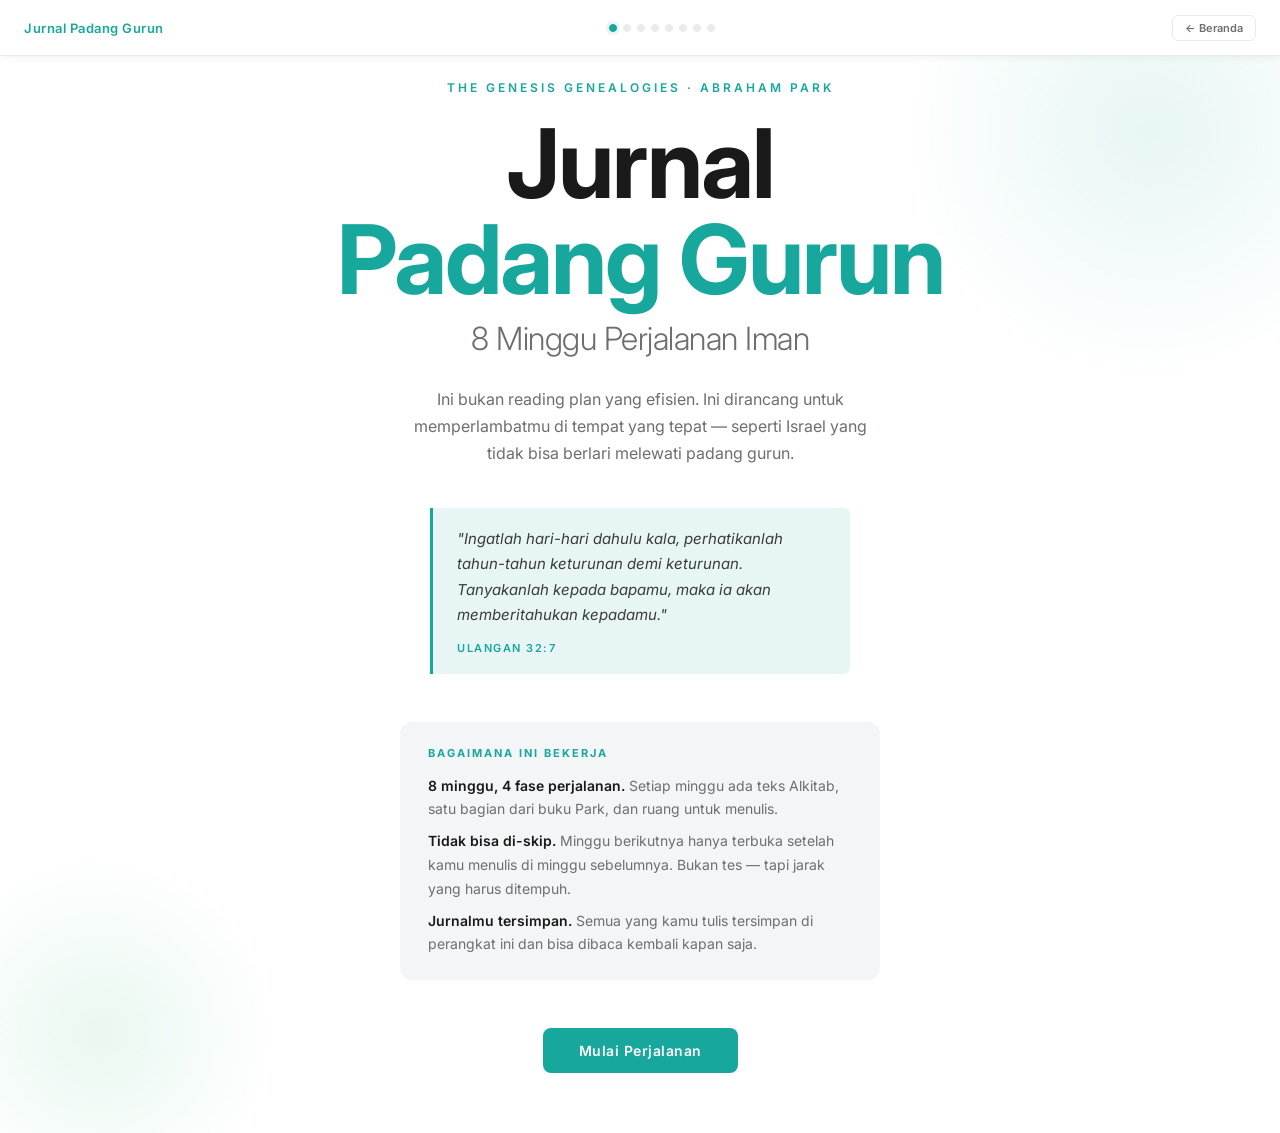
==== jurnal-padang-gurun.html @ f0c483f3 "Add files via upload" ====
<!DOCTYPE html>
<html lang="id">
<head>
<meta charset="UTF-8">
<meta name="viewport" content="width=device-width, initial-scale=1.0, maximum-scale=1.0">
<title>Jurnal Padang Gurun — The Genesis Genealogies</title>
<style>
@import url('https://fonts.googleapis.com/css2?family=Inter:wght@300;400;500;600;700&display=swap');

:root {
  --teal: #17a79d;
  --teal-dark: #0f8078;
  --teal-dim: rgba(23,167,157,0.1);
  --teal-b: rgba(23,167,157,0.25);
  --green: #2bb673;
  --green-dark: #1f9058;
  --green-dim: rgba(43,182,115,0.1);
  --grey: #6d6e70;
  --grey-light: #a0a1a3;
  --grey-dim: rgba(109,110,112,0.1);
  --white: #ffffff;
  --bg: #f4f5f6;
  --bg2: #eaebec;
  --ink: #1a1a1b;
  --ink2: #3a3b3c;
}

* { margin:0; padding:0; box-sizing:border-box; -webkit-tap-highlight-color:transparent; }
html { scroll-behavior: smooth; }

body {
  font-family: 'Inter', sans-serif;
  font-size: 16px;
  background: var(--bg);
  color: var(--ink);
  min-height: 100vh;
  -webkit-font-smoothing: antialiased;
}

/* ─── NAV ─── */
.nav {
  position: fixed;
  top: 0; left: 0; right: 0;
  z-index: 100;
  height: 56px;
  background: var(--white);
  border-bottom: 1px solid var(--bg2);
  display: flex;
  align-items: center;
  justify-content: space-between;
  padding: 0 24px;
  box-shadow: 0 1px 8px rgba(0,0,0,0.06);
}

.nav-brand {
  font-size: 13px;
  font-weight: 600;
  letter-spacing: 0.5px;
  color: var(--teal);
}

.nav-weeks {
  display: flex;
  align-items: center;
  gap: 6px;
}

.nav-dot {
  width: 8px; height: 8px;
  border-radius: 50%;
  background: var(--bg2);
  border: 1.5px solid transparent;
  transition: all 0.3s;
  cursor: pointer;
}

.nav-dot.done { background: var(--green); border-color: var(--green); }
.nav-dot.active { background: var(--teal); border-color: var(--teal); box-shadow: 0 0 0 3px var(--teal-dim); }
.nav-dot.locked { background: var(--bg2); border-color: var(--bg2); cursor: default; }

/* ─── VIEWS ─── */
.view { display: none; }
.view.on { display: block; }

/* ─── HERO ─── */
.hero {
  min-height: 100vh;
  display: flex;
  flex-direction: column;
  align-items: center;
  justify-content: center;
  padding: 80px 24px 60px;
  text-align: center;
  background: var(--white);
  position: relative;
  overflow: hidden;
}

.hero::before {
  content: '';
  position: absolute;
  top: -120px; right: -120px;
  width: 500px; height: 500px;
  border-radius: 50%;
  background: radial-gradient(circle, var(--teal-dim) 0%, transparent 70%);
  pointer-events: none;
}

.hero::after {
  content: '';
  position: absolute;
  bottom: -80px; left: -80px;
  width: 360px; height: 360px;
  border-radius: 50%;
  background: radial-gradient(circle, var(--green-dim) 0%, transparent 70%);
  pointer-events: none;
}

.hero-tag {
  font-size: 12px;
  font-weight: 600;
  letter-spacing: 3px;
  text-transform: uppercase;
  color: var(--teal);
  margin-bottom: 20px;
}

.hero-title {
  font-size: clamp(42px, 8vw, 96px);
  font-weight: 700;
  line-height: 1.0;
  color: var(--ink);
  margin-bottom: 12px;
  letter-spacing: -2px;
}

.hero-title span { color: var(--teal); }

.hero-sub-title {
  font-size: clamp(20px, 4vw, 32px);
  font-weight: 300;
  color: var(--grey);
  margin-bottom: 28px;
  letter-spacing: -0.5px;
}

.hero-desc {
  font-size: 16px;
  line-height: 1.7;
  color: var(--grey);
  max-width: 480px;
  margin: 0 auto 40px;
}

.hero-verse {
  max-width: 420px;
  margin: 0 auto 48px;
  padding: 18px 24px;
  border-left: 3px solid var(--teal);
  background: var(--teal-dim);
  border-radius: 0 6px 6px 0;
  text-align: left;
}

.hero-verse p {
  font-size: 15px;
  font-style: italic;
  line-height: 1.7;
  color: var(--ink2);
  margin-bottom: 8px;
}

.hero-verse cite {
  font-size: 11px;
  font-weight: 600;
  letter-spacing: 1.5px;
  text-transform: uppercase;
  color: var(--teal);
  font-style: normal;
}

/* HOW CARD */
.how-card {
  max-width: 480px;
  margin: 0 auto 48px;
  background: var(--bg);
  border-radius: 12px;
  padding: 24px 28px;
  text-align: left;
}

.how-card h3 {
  font-size: 11px;
  font-weight: 700;
  letter-spacing: 2px;
  text-transform: uppercase;
  color: var(--teal);
  margin-bottom: 14px;
}

.how-card p {
  font-size: 14px;
  line-height: 1.7;
  color: var(--grey);
  margin-bottom: 8px;
}

.how-card p:last-child { margin-bottom: 0; }
.how-card strong { color: var(--ink); font-weight: 600; }

.btn-primary {
  display: inline-block;
  font-family: 'Inter', sans-serif;
  font-size: 14px;
  font-weight: 600;
  letter-spacing: 0.5px;
  color: var(--white);
  background: var(--teal);
  border: none;
  padding: 14px 36px;
  border-radius: 8px;
  cursor: pointer;
  transition: all 0.2s;
  text-decoration: none;
}

.btn-primary:hover { background: var(--teal-dark); transform: translateY(-1px); box-shadow: 0 6px 20px rgba(23,167,157,0.3); }

/* ─── JOURNEY VIEW ─── */
.journey-view {
  padding-top: 56px;
  min-height: 100vh;
}

/* PHASE BANNER */
.phase-banner {
  background: var(--white);
  border-bottom: 1px solid var(--bg2);
  padding: 32px 24px 28px;
  position: relative;
  overflow: hidden;
}

.phase-banner::after {
  content: '';
  position: absolute;
  right: -40px; top: -40px;
  width: 200px; height: 200px;
  border-radius: 50%;
  opacity: 0.06;
  pointer-events: none;
}

.phase-banner.phase-1::after { background: var(--teal); }
.phase-banner.phase-2::after { background: var(--teal); }
.phase-banner.phase-3::after { background: var(--green); }
.phase-banner.phase-4::after { background: var(--green); }

.phase-inner {
  max-width: 680px;
  margin: 0 auto;
}

.phase-eyebrow {
  font-size: 11px;
  font-weight: 700;
  letter-spacing: 2.5px;
  text-transform: uppercase;
  color: var(--teal);
  margin-bottom: 8px;
}

.phase-title {
  font-size: clamp(28px, 5vw, 48px);
  font-weight: 700;
  letter-spacing: -1px;
  color: var(--ink);
  margin-bottom: 6px;
  line-height: 1.1;
}

.phase-ref {
  font-size: 14px;
  color: var(--grey);
  margin-bottom: 16px;
}

.phase-desc {
  font-size: 15px;
  line-height: 1.7;
  color: var(--grey);
  max-width: 520px;
}

/* WEEK TABS */
.week-tabs {
  background: var(--white);
  border-bottom: 1px solid var(--bg2);
  display: flex;
  padding: 0 24px;
  gap: 0;
  overflow-x: auto;
  -webkit-overflow-scrolling: touch;
  max-width: 100%;
}

.week-tab {
  font-size: 13px;
  font-weight: 500;
  color: var(--grey);
  padding: 14px 20px;
  border-bottom: 2px solid transparent;
  cursor: pointer;
  white-space: nowrap;
  transition: all 0.2s;
  background: none;
  border-top: none;
  border-left: none;
  border-right: none;
  font-family: 'Inter', sans-serif;
  display: flex;
  align-items: center;
  gap: 8px;
}

.week-tab:hover { color: var(--teal); }
.week-tab.active { color: var(--teal); border-bottom-color: var(--teal); }
.week-tab.done { color: var(--green); }
.week-tab.done.active { border-bottom-color: var(--green); }
.week-tab.locked { color: var(--bg2); cursor: default; }
.week-tab.locked:hover { color: var(--bg2); }

.tab-check {
  width: 16px; height: 16px;
  border-radius: 50%;
  background: var(--green);
  color: white;
  font-size: 9px;
  display: flex;
  align-items: center;
  justify-content: center;
  flex-shrink: 0;
}

.tab-lock {
  font-size: 11px;
  color: var(--grey-light);
}

/* ─── WEEK CONTENT ─── */
.week-content {
  max-width: 680px;
  margin: 0 auto;
  padding: 32px 24px 80px;
}

/* WEEK HEADER */
.week-header {
  margin-bottom: 32px;
}

.week-number {
  font-size: 12px;
  font-weight: 700;
  letter-spacing: 2px;
  text-transform: uppercase;
  color: var(--teal);
  margin-bottom: 6px;
}

.week-title {
  font-size: clamp(26px, 5vw, 48px);
  font-weight: 700;
  letter-spacing: -1px;
  color: var(--ink);
  margin-bottom: 6px;
  line-height: 1.1;
}

.week-subtitle {
  font-size: 15px;
  color: var(--grey);
  margin-bottom: 20px;
}

/* SECTION CARD */
.section-card {
  background: var(--white);
  border-radius: 12px;
  padding: 24px;
  margin-bottom: 16px;
  border: 1px solid var(--bg2);
}

.section-label {
  font-size: 11px;
  font-weight: 700;
  letter-spacing: 2px;
  text-transform: uppercase;
  color: var(--grey);
  margin-bottom: 12px;
}

.section-label.teal { color: var(--teal); }
.section-label.green { color: var(--green); }

.section-text {
  font-size: 15px;
  line-height: 1.75;
  color: var(--ink2);
}

.section-text p { margin-bottom: 12px; }
.section-text p:last-child { margin-bottom: 0; }

/* SCRIPTURE BLOCK */
.scripture {
  background: var(--teal-dim);
  border-left: 3px solid var(--teal);
  border-radius: 0 8px 8px 0;
  padding: 16px 20px;
  margin: 16px 0;
}

.scripture p {
  font-size: 15px;
  font-style: italic;
  line-height: 1.7;
  color: var(--ink2);
  margin-bottom: 6px;
}

.scripture cite {
  font-size: 11px;
  font-weight: 700;
  letter-spacing: 1.5px;
  text-transform: uppercase;
  color: var(--teal);
  font-style: normal;
}

/* QUESTION CARD */
.question-card {
  background: var(--white);
  border-radius: 12px;
  border: 2px solid var(--teal-b);
  padding: 24px;
  margin-bottom: 16px;
}

.question-label {
  font-size: 11px;
  font-weight: 700;
  letter-spacing: 2px;
  text-transform: uppercase;
  color: var(--teal);
  margin-bottom: 10px;
}

.question-text {
  font-size: 17px;
  font-weight: 500;
  line-height: 1.6;
  color: var(--ink);
  margin-bottom: 0;
}

/* JOURNAL AREA */
.journal-card {
  background: var(--white);
  border-radius: 12px;
  border: 1px solid var(--bg2);
  overflow: hidden;
  margin-bottom: 16px;
}

.journal-header {
  padding: 16px 20px 12px;
  border-bottom: 1px solid var(--bg2);
  display: flex;
  align-items: center;
  justify-content: space-between;
}

.journal-label {
  font-size: 11px;
  font-weight: 700;
  letter-spacing: 2px;
  text-transform: uppercase;
  color: var(--grey);
}

.journal-count {
  font-size: 12px;
  color: var(--grey-light);
}

.journal-count.ok { color: var(--green); font-weight: 600; }

.journal-textarea {
  width: 100%;
  min-height: 160px;
  padding: 16px 20px;
  font-family: 'Inter', sans-serif;
  font-size: 15px;
  line-height: 1.7;
  color: var(--ink);
  border: none;
  outline: none;
  resize: none;
  background: transparent;
}

.journal-textarea::placeholder { color: var(--grey-light); }

.journal-footer {
  padding: 10px 20px;
  border-top: 1px solid var(--bg2);
  background: var(--bg);
}

.journal-save-msg {
  font-size: 12px;
  color: var(--green);
  display: none;
}

.journal-save-msg.show { display: block; }

/* SLOW GATE */
.slow-gate {
  background: var(--bg);
  border: 2px dashed var(--bg2);
  border-radius: 12px;
  padding: 28px 24px;
  text-align: center;
  margin-bottom: 16px;
}

.slow-gate-icon { font-size: 28px; margin-bottom: 12px; }

.slow-gate-title {
  font-size: 16px;
  font-weight: 600;
  color: var(--grey);
  margin-bottom: 8px;
}

.slow-gate-text {
  font-size: 14px;
  color: var(--grey-light);
  line-height: 1.6;
}

/* WEEK COMPLETE */
.week-complete {
  background: linear-gradient(135deg, var(--green-dim), var(--teal-dim));
  border: 1px solid var(--teal-b);
  border-radius: 12px;
  padding: 28px 24px;
  text-align: center;
  margin-bottom: 16px;
}

.complete-icon { font-size: 32px; margin-bottom: 12px; }

.complete-title {
  font-size: 18px;
  font-weight: 700;
  color: var(--ink);
  margin-bottom: 8px;
}

.complete-text {
  font-size: 14px;
  color: var(--grey);
  line-height: 1.65;
  margin-bottom: 20px;
}

.btn-next {
  display: inline-block;
  font-family: 'Inter', sans-serif;
  font-size: 14px;
  font-weight: 600;
  color: var(--white);
  background: var(--green);
  border: none;
  padding: 12px 28px;
  border-radius: 8px;
  cursor: pointer;
  transition: all 0.2s;
}

.btn-next:hover { background: var(--green-dark); transform: translateY(-1px); }

/* LOCKED WEEK */
.locked-week {
  text-align: center;
  padding: 60px 24px;
}

.locked-icon { font-size: 40px; margin-bottom: 16px; }
.locked-title { font-size: 20px; font-weight: 700; color: var(--grey); margin-bottom: 10px; }
.locked-text { font-size: 15px; color: var(--grey-light); line-height: 1.65; max-width: 380px; margin: 0 auto; }

/* PROGRESS BAR */
.progress-bar-wrap {
  background: var(--bg2);
  height: 3px;
  border-radius: 2px;
  margin-bottom: 32px;
  overflow: hidden;
}

.progress-bar-fill {
  height: 100%;
  background: linear-gradient(to right, var(--teal), var(--green));
  border-radius: 2px;
  transition: width 0.5s ease;
}

/* CLOSING */
.closing-view {
  padding-top: 56px;
  min-height: 100vh;
  display: flex;
  align-items: center;
  justify-content: center;
  padding-left: 24px;
  padding-right: 24px;
}

.closing-card {
  max-width: 560px;
  width: 100%;
  background: var(--white);
  border-radius: 16px;
  padding: 48px 40px;
  text-align: center;
  box-shadow: 0 8px 40px rgba(0,0,0,0.08);
}

.closing-icon { font-size: 48px; margin-bottom: 20px; }

.closing-title {
  font-size: clamp(28px, 5vw, 48px);
  font-weight: 700;
  letter-spacing: -1px;
  color: var(--ink);
  margin-bottom: 8px;
  line-height: 1.1;
}

.closing-sub {
  font-size: 18px;
  font-weight: 300;
  color: var(--teal);
  margin-bottom: 20px;
}

.closing-text {
  font-size: 15px;
  line-height: 1.75;
  color: var(--grey);
  margin-bottom: 32px;
}

.closing-verse {
  background: var(--teal-dim);
  border-left: 3px solid var(--teal);
  border-radius: 0 8px 8px 0;
  padding: 16px 20px;
  text-align: left;
  margin-bottom: 32px;
}

.closing-verse p {
  font-size: 14px;
  font-style: italic;
  color: var(--ink2);
  line-height: 1.7;
  margin-bottom: 6px;
}

.closing-verse cite {
  font-size: 11px;
  font-weight: 700;
  letter-spacing: 1.5px;
  text-transform: uppercase;
  color: var(--teal);
  font-style: normal;
}

.community-block {
  margin: 8px 0 28px;
  background: linear-gradient(135deg, #fdf8f2 0%, #fdf4ec 100%);
  border: 1px solid #e8ddd0;
  border-radius: 14px;
  padding: 28px 24px 24px;
  text-align: center;
}
.community-icon {
  font-size: 28px;
  margin-bottom: 12px;
}
.community-label {
  font-size: 15px;
  font-weight: 700;
  color: var(--ink);
  margin-bottom: 10px;
  line-height: 1.4;
}
.community-desc {
  font-size: 13px;
  color: var(--grey);
  line-height: 1.7;
  margin-bottom: 20px;
}
.community-btn {
  display: inline-block;
  font-family: 'Inter', sans-serif;
  font-size: 13px;
  font-weight: 700;
  color: #ffffff;
  background: #c97d3a;
  border: none;
  padding: 12px 24px;
  border-radius: 9px;
  cursor: pointer;
  text-decoration: none;
  transition: background 0.2s, transform 0.15s;
  letter-spacing: 0.01em;
}
.community-btn:hover {
  background: #b06a2b;
  transform: translateY(-1px);
}

.closing-links {
  display: flex;
  gap: 10px;
  justify-content: center;
  flex-wrap: wrap;
}

.btn-outline {
  font-family: 'Inter', sans-serif;
  font-size: 13px;
  font-weight: 600;
  color: var(--teal);
  background: transparent;
  border: 2px solid var(--teal-b);
  padding: 10px 20px;
  border-radius: 8px;
  cursor: pointer;
  transition: all 0.2s;
}

.btn-outline:hover { background: var(--teal-dim); border-color: var(--teal); }

/* MOBILE */
@media(max-width:580px) {
  .closing-card { padding: 32px 24px; }
  .week-content { padding: 24px 16px 80px; }
  .phase-banner { padding: 24px 16px 20px; }
  .week-tabs { padding: 0 12px; }
  .week-tab { padding: 12px 14px; font-size: 12px; }
}
</style>
</head>
<body>

<!-- NAV -->
<nav class="nav">
  <div class="nav-brand">Jurnal Padang Gurun</div>
  <div class="nav-weeks" id="navDots"></div>
  <button onclick="window.location.href='index.html'" style="font-family:Inter,sans-serif;font-size:11px;font-weight:600;color:var(--grey);background:transparent;border:1px solid var(--bg2);padding:5px 12px;border-radius:6px;cursor:pointer;margin-left:12px">← Beranda</button>
</nav>

<!-- ══════ HERO VIEW ══════ -->
<div class="view on" id="view-hero">
  <section class="hero">
    <div class="hero-tag">The Genesis Genealogies · Abraham Park</div>
    <h1 class="hero-title">Jurnal<br><span>Padang Gurun</span></h1>
    <p class="hero-sub-title">8 Minggu Perjalanan Iman</p>
    <p class="hero-desc">Ini bukan reading plan yang efisien. Ini dirancang untuk memperlambatmu di tempat yang tepat — seperti Israel yang tidak bisa berlari melewati padang gurun.</p>

    <div class="hero-verse">
      <p>"Ingatlah hari-hari dahulu kala, perhatikanlah tahun-tahun keturunan demi keturunan. Tanyakanlah kepada bapamu, maka ia akan memberitahukan kepadamu."</p>
      <cite>Ulangan 32:7</cite>
    </div>

    <div class="how-card">
      <h3>Bagaimana ini bekerja</h3>
      <p><strong>8 minggu, 4 fase perjalanan.</strong> Setiap minggu ada teks Alkitab, satu bagian dari buku Park, dan ruang untuk menulis.</p>
      <p><strong>Tidak bisa di-skip.</strong> Minggu berikutnya hanya terbuka setelah kamu menulis di minggu sebelumnya. Bukan tes — tapi jarak yang harus ditempuh.</p>
      <p><strong>Jurnalmu tersimpan.</strong> Semua yang kamu tulis tersimpan di perangkat ini dan bisa dibaca kembali kapan saja.</p>
    </div>

    <button class="btn-primary" onclick="startJourney()">Mulai Perjalanan</button>
  </section>
</div>

<!-- ══════ JOURNEY VIEW ══════ -->
<div class="view" id="view-journey">

  <!-- PHASE BANNER -->
  <div class="phase-banner" id="phaseBanner">
    <div class="phase-inner">
      <div class="phase-eyebrow" id="phaseEyebrow"></div>
      <h2 class="phase-title" id="phaseTitle"></h2>
      <p class="phase-ref" id="phaseRef"></p>
      <p class="phase-desc" id="phaseDesc"></p>
    </div>
  </div>

  <!-- WEEK TABS -->
  <div class="week-tabs" id="weekTabs"></div>

  <!-- PROGRESS BAR -->
  <div style="max-width:680px;margin:20px auto 0;padding:0 24px">
    <div class="progress-bar-wrap">
      <div class="progress-bar-fill" id="progressFill" style="width:0%"></div>
    </div>
  </div>

  <!-- WEEK CONTENT -->
  <div class="week-content" id="weekContent"></div>

</div>

<!-- ══════ CLOSING VIEW ══════ -->
<div class="view" id="view-closing">
  <div class="closing-view">
    <div class="closing-card">
      <div class="closing-icon">🏔️</div>
      <h2 class="closing-title">Kamu sudah sampai</h2>
      <p class="closing-sub">Di depan Kanaan</p>
      <p class="closing-text">Delapan minggu. Bukan karena kamu berhasil menjawab semua pertanyaan — tapi karena kamu tidak berhenti berjalan. Seperti Eber yang menyeberangi sungai ketika semua orang membangun menara. Seperti Abraham yang terus melangkah tanpa tahu di mana ia akan berhenti.</p>
      <div class="closing-verse">
        <p>"Dan dari situlah, setelah bapanya mati, Allah menyuruh dia pindah ke negeri ini, yang kamu diami sekarang."</p>
        <cite>Kisah Para Rasul 7:4</cite>
      </div>
      <p class="closing-text" style="margin-bottom:24px">Terah mati di Haran. Abraham melanjutkan. Kamu sudah memilih untuk tidak mati di Haran.</p>

      <div class="community-block">
        <div class="community-icon">🕯️</div>
        <p class="community-label">Delapan minggu. Kamu tidak seharusnya berjalan sendiri.</p>
        <p class="community-desc">Abraham tidak berjalan sendiri — ia membawa Lot, Sara, dan segala yang dimilikinya. Perjalanan ini dirancang untuk ditempuh bersama. Jika ada sesuatu dari 8 minggu ini yang perlu didengar oleh seseorang yang mengerti — temukan komunitasmu di sini.</p>
        <a href="https://sejarahpenebusan.com/komunitas" target="_blank" class="community-btn">Saya mau berjalan bersama →</a>
      </div>

      <div class="closing-links">
        <button class="btn-outline" onclick="reviewJournal()">Baca Ulang Jurnalmu</button>
        <button class="btn-outline" onclick="openLink('two-rivers-timeline.html')">Two Rivers Timeline</button>
        <button class="btn-outline" onclick="openLink('self-assessment.html')">Self Assessment</button>
        <button class="btn-outline" onclick="openLink('index.html')">← Beranda</button>
      </div>
    </div>
  </div>
</div>

<script>
// ══════════════════════════════════════════
// DATA — 8 WEEKS
// ══════════════════════════════════════════

const PHASES = [
  {
    id: 1,
    eyebrow: 'Fase 1 · Minggu 1–2',
    title: 'Keluar dari Mesir',
    ref: 'Kejadian 4 · Silsilah Kain',
    desc: 'Sebelum bisa maju, kamu perlu melihat dari mana kamu berasal. Silsilah Kain bukan cerita kuno — ini adalah peta peradaban yang kamu tinggalkan.',
    class: 'phase-1',
    weeks: [0, 1]
  },
  {
    id: 2,
    eyebrow: 'Fase 2 · Minggu 3–4',
    title: 'Di Tepi Laut Merah',
    ref: 'Kejadian 5 & 11 · Eber dan Pemisahan',
    desc: 'Ada sungai yang harus diseberangi. Eber menyeberangi Efrat ketika semua orang membangun menara. Kata "Ibrani" lahir dari tindakan menyeberang itu.',
    class: 'phase-2',
    weeks: [2, 3]
  },
  {
    id: 3,
    eyebrow: 'Fase 3 · Minggu 5–6',
    title: 'Di Padang Gurun',
    ref: 'Kejadian 5 · Silsilah Set',
    desc: 'Padang gurun bukan hukuman — ini adalah tempat pembentukan. Sepuluh nama dari Adam sampai Nuh bukan sekedar silsilah. Mereka adalah para saksi yang berjalan bersama Allah dalam keheningan.',
    class: 'phase-3',
    weeks: [4, 5]
  },
  {
    id: 4,
    eyebrow: 'Fase 4 · Minggu 7–8',
    title: 'Di Depan Kanaan',
    ref: 'Kejadian 12–22 · Empat Pemisahan Abraham',
    desc: 'Kanaan sudah terlihat. Tapi masuk membutuhkan sesuatu yang lebih dari sekadar berjalan. Abraham menyeberangi empat batas sebelum bisa menerima janji sepenuhnya.',
    class: 'phase-4',
    weeks: [6, 7]
  }
];

const WEEKS = [
  // ─── WEEK 1 ───
  {
    num: 1,
    phase: 0,
    title: 'Peradaban Lamekh',
    subtitle: 'Mengenali dari mana kamu berasal',
    bacaan: 'Kejadian 4:1–24 · Bab 8–9 buku Park',
    content: [
      {
        type: 'text',
        label: 'Untuk Minggu Ini',
        text: `<p>Sebelum kamu bisa keluar dari "Mesir", kamu perlu melihatnya dengan jelas. Kejadian 4 bukan tentang orang-orang jahat di masa lalu. Ini adalah peta dari sistem yang kita hidupi setiap hari.</p>
<p>Lamekh, keturunan ketujuh dari Kain, memiliki empat anak: <strong>Jabal</strong> (ekonomi dan kepemilikan), <strong>Yubal</strong> (hiburan dan musik), <strong>Tubal-kain</strong> (teknologi dan senjata), dan <strong>Naamah</strong> (kecantikan sebagai komoditas). Empat pilar peradaban tanpa Allah — bukan di masa Lamekh saja, tapi hari ini.</p>
<p>Park menulis: silsilah Kain tiba-tiba berhenti setelah Lamekh. Peradaban yang tampak paling maju — terhenti di puncaknya. Bukan karena tidak sukses, tapi karena sukses tanpa Allah selalu berakhir di sini.</p>`
      },
      {
        type: 'scripture',
        text: '"Woe to those who go down to Egypt for help and rely on horses, who trust in chariots because they are many and in horsemen because they are very strong, but do not look to the Holy One of Israel or consult the Lord!"',
        ref: 'Yesaya 31:1'
      },
      {
        type: 'question',
        text: 'Dari empat anak Lamekh — ekonomi, hiburan, teknologi, penampilan — mana yang paling besar pengaruhnya dalam hidupmu minggu ini? Bukan secara abstrak. Secara konkret: berapa jam, berapa banyak pikiranmu ada di sana?'
      },
      {
        type: 'journal',
        placeholder: 'Tulis jujur di sini. Tidak ada yang membaca kecuali kamu...'
      }
    ]
  },

  // ─── WEEK 2 ───
  {
    num: 2,
    phase: 0,
    title: 'Tanah Nod',
    subtitle: 'Hidup yang mengembara tanpa tujuan',
    bacaan: 'Kejadian 4:16 · Kejadian 3 · Bab 8 buku Park',
    content: [
      {
        type: 'text',
        label: 'Untuk Minggu Ini',
        text: `<p>Kain pergi ke tanah <strong>Nod</strong> — yang dalam bahasa Ibrani berarti "pengembaraan", "tanpa tujuan", "tidak menetap". Ini bukan nama geografis biasa. Ini adalah deskripsi kondisi jiwa setiap orang yang hidup di luar hadirat Allah.</p>
<p>Park mencatat: manusia tidak langsung mati setelah jatuh. Tapi mereka hidup dalam kondisi Nod — aktif, produktif, bahkan membangun kota — tapi selalu mengembara. Ada yang hilang yang tidak bisa diisi oleh apapun yang mereka bangun.</p>
<p>Israel yang membaca Kejadian ini di padang gurun mengerti Nod. Mereka juga mengembara. Tapi padang gurun mereka adalah karena penghakiman Allah atas ketidakpercayaan — sedangkan Nod adalah pilihan Kain untuk pergi dari hadirat Allah. Dua jenis pengembaraan. Dua tujuan yang berbeda.</p>`
      },
      {
        type: 'scripture',
        text: '"Engkau telah menjadikan kami untuk Engkau sendiri, dan hati kami gelisah sampai ia beristirahat dalam Engkau."',
        ref: 'Agustinus, Confessions I.1'
      },
      {
        type: 'question',
        text: 'Di area mana dalam hidupmu kamu merasakan "Nod" — aktif, mungkin bahkan produktif, tapi ada kegelisahan yang tidak bisa diam? Bukan tentang kesibukan. Tentang arah.'
      },
      {
        type: 'journal',
        placeholder: 'Jujurlah. Tidak ada jawaban yang salah di sini...'
      }
    ]
  },

  // ─── WEEK 3 ───
  {
    num: 3,
    phase: 1,
    title: 'Menyeberangi Sungai',
    subtitle: 'Eber dan arti menjadi "Ibrani"',
    bacaan: 'Kejadian 11:14–17 · Bab 11 buku Park (Eber)',
    content: [
      {
        type: 'text',
        label: 'Untuk Minggu Ini',
        text: `<p>Di tengah kurva umur yang terus turun setelah Babel, ada satu anomali: <strong>Eber</strong>. Umurnya naik — 464 tahun, lebih panjang dari generasi sebelum dan sesudahnya. Park menulis bahwa ini bukan kebetulan biologis. Ini adalah catatan spiritual.</p>
<p>Eber menyeberangi Sungai Efrat ketika semua orang sedang membangun menara. Ia memisahkan diri dari arus zamannya. Dan dari namanya lahirlah kata <em>Ibrani</em> (Hebrew) — bukan nama etnis, tapi deskripsi tindakan: <em>"orang yang menyeberang"</em>.</p>
<p>Menjadi Ibrani berarti pernah menyeberangi sesuatu. Ada arus yang harus ditinggalkan. Ada sungai yang harus diseberangi. Bukan karena itu mudah — tapi karena ada sesuatu di seberang yang tidak bisa ditemukan di sisi ini.</p>`
      },
      {
        type: 'scripture',
        text: '"Abram, orang Ibrani itu, memberitahukan hal ini..."',
        ref: 'Kejadian 14:13'
      },
      {
        type: 'question',
        text: '"Ibrani" berarti sudah menyeberang. Sungai apa yang Allah sedang minta kamu seberangi sekarang — arus budaya, kebiasaan, lingkaran sosial, cara berpikir — yang selama ini kamu tahu perlu ditinggalkan tapi belum dilakukan?'
      },
      {
        type: 'journal',
        placeholder: 'Tuliskan sungai yang perlu diseberangi itu dengan nama yang konkret...'
      }
    ]
  },

  // ─── WEEK 4 ───
  {
    num: 4,
    phase: 1,
    title: 'Haran',
    subtitle: 'Zona antara Ur dan Kanaan',
    bacaan: 'Kejadian 11:31–12:5 · Bab 11 buku Park (Terah)',
    content: [
      {
        type: 'text',
        label: 'Untuk Minggu Ini',
        text: `<p><strong>Terah</strong> adalah karakter paling berbahaya dalam seluruh silsilah — bukan karena ia jahat, tapi karena ia hampir benar. Ia tahu panggilan Allah. Bahkan ia yang mengambil inisiatif untuk pergi dari Ur. Tapi ia berhenti di <strong>Haran</strong>.</p>
<p>Haran bukan Ur. Bukan tempat penyembahan berhala yang penuh. Tapi juga bukan Kanaan. Haran adalah kota perdagangan yang makmur — nyaman, familiar, <em>"cukup baik"</em>. Dan Terah mati di sana pada usia 205 tahun.</p>
<p>Park menekankan: Kejadian 11:32 mencatat kematian Terah dengan penekanan khusus — seolah Musa ingin pembaca berhenti dan bertanya, <em>"Apakah ini yang akan terjadi padamu juga?"</em> Setelah Terah mati, barulah Abraham melanjutkan perjalanan yang Terah mulai.</p>`
      },
      {
        type: 'scripture',
        text: '"Dan Terah mati di Haran."',
        ref: 'Kejadian 11:32'
      },
      {
        type: 'question',
        text: 'Di mana "Haran"-mu? Sebuah kondisi, posisi, hubungan, atau kebiasaan yang cukup baik sehingga kamu berhenti melangkah lebih jauh — bukan karena itu salah, tapi karena itu nyaman. Berikan nama yang spesifik.'
      },
      {
        type: 'journal',
        placeholder: 'Jangan jawab secara umum. Tuliskan Haran-mu yang konkret...'
      }
    ]
  },

  // ─── WEEK 5 ───
  {
    num: 5,
    phase: 2,
    title: 'Berjalan dengan Allah',
    subtitle: 'Henokh dan apa yang benar-benar penting',
    bacaan: 'Kejadian 5:21–24 · Bab 10 buku Park (Henokh)',
    content: [
      {
        type: 'text',
        label: 'Untuk Minggu Ini',
        text: `<p>Di tengah silsilah yang penuh dengan <em>"dan ia mati"</em> — ada satu kalimat yang berbeda: <em>"Henokh bergaul dengan Allah, lalu ia tidak ada lagi, sebab ia telah diangkat oleh Allah."</em></p>
<p>Henokh tidak terkenal. Tidak membangun kota seperti Kain. Tidak menciptakan sesuatu yang dicatat. Ia hidup di zaman yang sama dengan kekerasan Lamekh dan kemerosotan peradaban. Tapi ia memilih arah yang berlawanan selama 300 tahun.</p>
<p>Park mencatat: Henokh mulai berjalan bersama Allah setelah kelahiran anaknya Metusalah. Sesuatu terjadi di situ — mungkin ia melihat wajah anaknya dan untuk pertama kalinya benar-benar takut akan kematian dan kekekalan. Dan dari ketakutan itu lahirlah 300 tahun keintiman dengan Allah.</p>
<p>Pertanyaan Minggu ini bukan tentang apa yang kamu capai. Tapi tentang apakah kamu sedang berjalan bersama Allah — atau sekedar berjalan di sekitar agenda agama.</p>`
      },
      {
        type: 'scripture',
        text: '"Henokh bergaul dengan Allah, lalu ia tidak ada lagi, sebab ia telah diangkat oleh Allah."',
        ref: 'Kejadian 5:24'
      },
      {
        type: 'question',
        text: 'Henokh tidak melakukan hal besar. Ia hanya berjalan bersama Allah. Apakah itu cukup bagimu — atau kamu masih membutuhkan pencapaian dan pengakuan untuk merasa hidupmu bermakna? Jawab jujur, bukan yang seharusnya.'
      },
      {
        type: 'journal',
        placeholder: 'Ini mungkin pertanyaan yang paling sulit dalam 8 minggu ini...'
      }
    ]
  },

  // ─── WEEK 6 ───
  {
    num: 6,
    phase: 2,
    title: 'Metusalah dan Ketabahan',
    subtitle: '969 tahun — tidak ada catatan, hanya kesetiaan',
    bacaan: 'Kejadian 5:25–27 · Bab 10 buku Park (Metusalah)',
    content: [
      {
        type: 'text',
        label: 'Untuk Minggu Ini',
        text: `<p>Metusalah hidup 969 tahun — terpanjang dalam sejarah manusia. Dan tidak ada satu kalimat pun tentang apa yang ia lakukan. Tidak ada khotbah yang dicatat. Tidak ada mukjizat. Tidak ada kepahlawanan.</p>
<p>Namanya sendiri adalah nubuatan: <em>"Ketika ia mati, maka akan datang."</em> Ia adalah jam penghakiman yang berjalan. Setiap tahun ia menua adalah satu tahun lagi kasih karunia Allah menunda. Dan ia mati di tahun yang sama banjir dimulai.</p>
<p>Park menulis: fungsi Metusalah adalah untuk <em>bertahan</em>. Untuk menjaga garis iman tetap hidup. Untuk memastikan Lamekh lahir, Nuh lahir, bahtera bisa dibangun. Ia adalah infrastruktur tersembunyi dari rencana keselamatan Allah.</p>
<p>Ada panggilan yang tidak terlihat besar — tapi tanpanya, tidak ada yang besar bisa terjadi. Pertanyaan minggu ini: bisakah kamu menerima itu sebagai cukup?</p>`
      },
      {
        type: 'scripture',
        text: '"Tetapi orang yang bertahan sampai pada kesudahannya akan selamat."',
        ref: 'Matius 24:13'
      },
      {
        type: 'question',
        text: 'Mungkin panggilanmu sekarang bukan untuk melakukan hal yang besar — tapi untuk bertahan. Untuk menjaga nyala tetap hidup. Untuk menjadi infrastruktur bagi seseorang yang lebih muda. Apa yang membuat itu sulit untuk diterima?'
      },
      {
        type: 'journal',
        placeholder: 'Tuliskan apa yang sebenarnya kamu rasakan tentang "ketabahan tanpa pengakuan"...'
      }
    ]
  },

  // ─── WEEK 7 ───
  {
    num: 7,
    phase: 3,
    title: 'Ur dan Terahmu',
    subtitle: 'Pemisahan pertama: dari identitas yang diwarisi',
    bacaan: 'Kejadian 12:1–5 · Kisah Para Rasul 7:2–4 · Bab 13 buku Park (Pemisahan I)',
    content: [
      {
        type: 'text',
        label: 'Untuk Minggu Ini',
        text: `<p>Abraham menerima panggilan Allah saat masih di Ur. Tapi ia tidak pergi sendirian — Terah ikut, bahkan Terah yang memimpin. Mereka berangkat bersama dari Ur menuju Kanaan. Tapi Terah berhenti di Haran.</p>
<p>Park menyoroti sesuatu yang mengejutkan dalam Kisah Para Rasul 7:4: Abraham meninggalkan Haran <em>"setelah bapanya mati."</em> Tapi Terah hidup 60 tahun lebih setelah Abraham pergi. Kata "mati" di sini dalam bahasa Yunani berarti <strong>kematian simbolik</strong> — Abraham melepaskan ikatan filial kepada bapanya, meskipun Terah masih hidup.</p>
<p>Inilah pemisahan pertama yang paling mendasar: memisahkan diri dari identitas yang diwarisi — agama keluarga, harapan orang tua, cara pandang budaya yang diterima tanpa diuji sendiri di hadapan Allah. Bukan memberontak. Tapi mengambil alih imannya sendiri.</p>`
      },
      {
        type: 'scripture',
        text: '"Oleh iman Abraham taat, ketika ia dipanggil untuk berangkat ke negeri yang akan diterimanya menjadi milik pusaka, lalu ia berangkat dengan tidak mengetahui tempat yang ia tujui."',
        ref: 'Ibrani 11:8'
      },
      {
        type: 'question',
        text: 'Apa yang kamu warisi dari keluarga, budaya, atau lingkungan rohanimu yang belum pernah kamu uji sendiri di hadapan Allah? Bukan untuk ditolak — tapi untuk diuji. Apa yang kamu percaya karena diajarkan, bukan karena kamu sendiri yang menemukannya?'
      },
      {
        type: 'journal',
        placeholder: 'Ini bukan tentang meragukan iman — ini tentang memilikinya sendiri...'
      }
    ]
  },

  // ─── WEEK 8 ───
  {
    num: 8,
    phase: 3,
    title: 'Lot, Ismael, dan Ishak',
    subtitle: 'Tiga pemisahan terakhir — semakin dalam, semakin sakit',
    bacaan: 'Kejadian 13 · 21 · 22 · Bab 13 buku Park (Pemisahan II–IV)',
    content: [
      {
        type: 'text',
        label: 'Untuk Minggu Ini',
        text: `<p>Tiga pemisahan terakhir Abraham — dan setiap kali, yang harus dilepaskan semakin berharga:</p>
<p><strong>Lot (Pemisahan II):</strong> Bukan musuh — saudara seperjuangan, orang beriman yang telah berjalan bersama Abraham dalam masa terberat. Tapi matanya selalu ke lembah yang subur. Park menulis: yang paling sulit bukan berpisah dari yang jelas salah, tapi dari yang <em>hampir benar</em>.</p>
<p><strong>Ismael (Pemisahan III):</strong> Bukan dosa Abraham — tapi hasil dari ketidaksabarannya. Tujuh belas tahun cinta dan investasi. Park: "Rasa sakit seperti dagingnya sendiri dicabut." Ini tentang melepaskan apa yang kita bangun dengan tangan kita sendiri, yang baik menurut kita, tapi bukan kehendak Allah.</p>
<p><strong>Ishak (Pemisahan IV):</strong> Bukan rencana Abraham — ini murni anugerah Allah. Anak perjanjian. Dan Allah meminta dia dikembalikan. Park: "Ini bukan tentang melepaskan dosa. Ini tentang mengembalikan berkat kepada yang memberi." Ujian tertinggi: bahkan berkat Allah bisa menjadi berhala.</p>`
      },
      {
        type: 'scripture',
        text: '"Dengan bersumpah Aku berjanji, demikianlah firman Tuhan, sungguh karena engkau telah berbuat demikian dan engkau tidak segan-segan untuk menyerahkan anakmu yang tunggal kepada-Ku, Aku akan memberkati engkau berlimpah-limpah..."',
        ref: 'Kejadian 22:16–17'
      },
      {
        type: 'question',
        text: 'Dari tiga ini — Lot (orang yang menarikmu ke "lembah yang subur"), Ismael (rencanamu sendiri yang kamu pertahankan), Ishak (berkat Allah yang kamu pegang terlalu erat) — mana yang paling terasa seperti milikmu? Berikan nama yang konkret, bukan yang abstrak.'
      },
      {
        type: 'journal',
        placeholder: 'Ini adalah pertanyaan terakhir dari 8 minggu perjalanan ini. Jangan buru-buru...',
        minChars: 30
      }
    ]
  }
];

// ══════════════════════════════════════════
// STATE
// ══════════════════════════════════════════

let currentWeek = 0;
const STORAGE_KEY = 'jurnal-padang-gurun';

function loadState() {
  try {
    const raw = localStorage.getItem(STORAGE_KEY);
    return raw ? JSON.parse(raw) : { entries: {}, started: false };
  } catch(e) { return { entries: {}, started: false }; }
}

function saveState(state) {
  try { localStorage.setItem(STORAGE_KEY, JSON.stringify(state)); } catch(e) {}
}

function getEntry(weekIdx) {
  const s = loadState();
  return s.entries[weekIdx] || '';
}

function setEntry(weekIdx, text) {
  const s = loadState();
  s.entries[weekIdx] = text;
  saveState(s);
}

function isWeekUnlocked(weekIdx) {
  if (weekIdx === 0) return true;
  const entry = getEntry(weekIdx - 1);
  return entry && entry.trim().length >= 20;
}

function isWeekDone(weekIdx) {
  const entry = getEntry(weekIdx);
  return entry && entry.trim().length >= 20;
}

function getProgress() {
  let done = 0;
  for (let i = 0; i < 8; i++) { if (isWeekDone(i)) done++; }
  return done;
}

function allDone() { return getProgress() === 8; }

// ══════════════════════════════════════════
// NAV DOTS
// ══════════════════════════════════════════

function renderNavDots() {
  const el = document.getElementById('navDots');
  el.innerHTML = '';
  for (let i = 0; i < 8; i++) {
    const d = document.createElement('div');
    d.className = 'nav-dot';
    if (isWeekDone(i)) d.classList.add('done');
    else if (i === currentWeek && isWeekUnlocked(i)) d.classList.add('active');
    else if (!isWeekUnlocked(i)) d.classList.add('locked');
    d.title = `Minggu ${i+1}`;
    d.onclick = () => { if (isWeekUnlocked(i)) goToWeek(i); };
    el.appendChild(d);
  }
}

// ══════════════════════════════════════════
// VIEWS
// ══════════════════════════════════════════

function showView(id) {
  document.querySelectorAll('.view').forEach(v => v.classList.remove('on'));
  document.getElementById('view-' + id).classList.add('on');
  window.scrollTo(0, 0);
}

function startJourney() {
  const s = loadState();
  s.started = true;
  saveState(s);
  showView('journey');
  goToWeek(0);
}

function openLink(url) { window.location.href = url; }

function reviewJournal() {
  // Switch back to journey to review
  showView('journey');
  goToWeek(0);
}

// ══════════════════════════════════════════
// PHASE BANNER
// ══════════════════════════════════════════

function renderPhaseBanner(weekIdx) {
  const week = WEEKS[weekIdx];
  const phase = PHASES[week.phase];
  const banner = document.getElementById('phaseBanner');
  banner.className = 'phase-banner ' + phase.class;
  document.getElementById('phaseEyebrow').textContent = phase.eyebrow;
  document.getElementById('phaseTitle').textContent = phase.title;
  document.getElementById('phaseRef').textContent = phase.ref;
  document.getElementById('phaseDesc').textContent = phase.desc;
}

// ══════════════════════════════════════════
// WEEK TABS
// ══════════════════════════════════════════

function renderWeekTabs(activeIdx) {
  const el = document.getElementById('weekTabs');
  el.innerHTML = '';
  for (let i = 0; i < 8; i++) {
    const btn = document.createElement('button');
    btn.className = 'week-tab';
    const done = isWeekDone(i);
    const unlocked = isWeekUnlocked(i);

    if (done) btn.classList.add('done');
    if (i === activeIdx) btn.classList.add('active');
    if (!unlocked) btn.classList.add('locked');

    let inner = `Minggu ${i+1}`;
    if (done) inner += ` <span class="tab-check">✓</span>`;
    else if (!unlocked) inner += ` <span class="tab-lock">🔒</span>`;
    btn.innerHTML = inner;

    btn.onclick = () => {
      if (unlocked) goToWeek(i);
    };
    el.appendChild(btn);
  }
}

// ══════════════════════════════════════════
// WEEK CONTENT
// ══════════════════════════════════════════

function renderWeekContent(weekIdx) {
  const week = WEEKS[weekIdx];
  const unlocked = isWeekUnlocked(weekIdx);
  const done = isWeekDone(weekIdx);
  const el = document.getElementById('weekContent');

  if (!unlocked) {
    el.innerHTML = `
      <div class="locked-week">
        <div class="locked-icon">🔒</div>
        <h3 class="locked-title">Minggu ${weekIdx+1} belum terbuka</h3>
        <p class="locked-text">Selesaikan Minggu ${weekIdx} terlebih dahulu — tulis minimal 20 karakter di jurnal minggu sebelumnya. Perjalanan ini tidak bisa di-skip.</p>
      </div>`;
    return;
  }

  let html = `
    <div class="week-header">
      <div class="week-number">Minggu ${week.num} dari 8 · ${WEEKS[week.phase] ? PHASES[week.phase].title : ''}</div>
      <h2 class="week-title">${week.title}</h2>
      <p class="week-subtitle">${week.subtitle}</p>
      <p style="font-size:12px;font-weight:600;letter-spacing:1.5px;text-transform:uppercase;color:var(--grey-light)">Bacaan: ${week.bacaan}</p>
    </div>`;

  const savedEntry = getEntry(weekIdx);
  let hasJournal = false;

  week.content.forEach((item, idx) => {
    if (item.type === 'text') {
      html += `
        <div class="section-card">
          <div class="section-label teal">${item.label}</div>
          <div class="section-text">${item.text}</div>
        </div>`;
    } else if (item.type === 'scripture') {
      html += `
        <div class="scripture">
          <p>${item.text}</p>
          <cite>${item.ref}</cite>
        </div>`;
    } else if (item.type === 'question') {
      html += `
        <div class="question-card">
          <div class="question-label">Pertanyaan Minggu Ini</div>
          <p class="question-text">${item.text}</p>
        </div>`;
    } else if (item.type === 'journal') {
      hasJournal = true;
      const minChars = item.minChars || 20;
      const charCount = savedEntry.length;
      const isOk = savedEntry.trim().length >= minChars;
      html += `
        <div class="journal-card" id="journalCard">
          <div class="journal-header">
            <div class="journal-label">Jurnalmu</div>
            <div class="journal-count ${isOk ? 'ok' : ''}" id="charCount">${isOk ? '✓ Tersimpan' : `${charCount} karakter`}</div>
          </div>
          <textarea class="journal-textarea" id="journalText" placeholder="${item.placeholder}"
            oninput="onJournalInput(${weekIdx}, ${minChars})">${savedEntry}</textarea>
          <div class="journal-footer">
            <div class="journal-save-msg ${isOk ? 'show' : ''}" id="saveMsg">✓ Jurnalmu tersimpan otomatis</div>
          </div>
        </div>`;
    }
  });

  // Show completion block if done, or slow gate if journal not done
  if (done) {
    const isLast = weekIdx === 7;
    if (isLast && allDone()) {
      html += `
        <div class="week-complete">
          <div class="complete-icon">🏔️</div>
          <div class="complete-title">Delapan Minggu Selesai</div>
          <p class="complete-text">Kamu sudah berjalan dari Mesir sampai di depan Kanaan. Ini bukan akhir perjalanan — tapi kamu sudah sampai di tempat yang berbeda dari ketika kamu mulai.</p>
          <button class="btn-next" onclick="showView('closing')">Lihat Penutup →</button>
        </div>`;
    } else if (!isLast) {
      html += `
        <div class="week-complete">
          <div class="complete-icon">✓</div>
          <div class="complete-title">Minggu ${weekIdx+1} selesai</div>
          <p class="complete-text">Jurnalmu tersimpan. Minggu ${weekIdx+2} sudah terbuka.</p>
          <button class="btn-next" onclick="goToWeek(${weekIdx+1})">Lanjut ke Minggu ${weekIdx+2} →</button>
        </div>`;
    }
  } else if (hasJournal) {
    html += `
      <div class="slow-gate" id="slowGate">
        <div class="slow-gate-icon">✏️</div>
        <div class="slow-gate-title">Tulis sebelum melanjutkan</div>
        <p class="slow-gate-text">Minggu berikutnya terbuka setelah kamu menulis di jurnal di atas (minimal 20 karakter). Tidak bisa di-skip — bukan karena aturan, tapi karena ada jarak yang harus ditempuh.</p>
      </div>`;
  }

  el.innerHTML = html;
}

// ══════════════════════════════════════════
// JOURNAL INPUT
// ══════════════════════════════════════════

let saveTimer = null;

function onJournalInput(weekIdx, minChars) {
  const textarea = document.getElementById('journalText');
  const countEl = document.getElementById('charCount');
  const saveMsg = document.getElementById('saveMsg');
  const text = textarea.value;
  const isOk = text.trim().length >= minChars;

  countEl.textContent = isOk ? '✓ Tersimpan' : `${text.length} karakter`;
  countEl.className = 'journal-count' + (isOk ? ' ok' : '');
  saveMsg.className = 'journal-save-msg' + (isOk ? ' show' : '');

  clearTimeout(saveTimer);
  saveTimer = setTimeout(() => {
    setEntry(weekIdx, text);
    if (isOk) {
      renderNavDots();
      renderWeekTabs(weekIdx);
      // Refresh completion area
      const doneEl = document.querySelector('.slow-gate');
      if (doneEl && isWeekDone(weekIdx)) {
        renderWeekContent(weekIdx);
      }
    }
  }, 500);
}

// ══════════════════════════════════════════
// NAVIGATION
// ══════════════════════════════════════════

function goToWeek(weekIdx) {
  if (!isWeekUnlocked(weekIdx)) return;
  currentWeek = weekIdx;
  showView('journey');
  renderPhaseBanner(weekIdx);
  renderWeekTabs(weekIdx);
  renderWeekContent(weekIdx);
  renderNavDots();

  // Progress bar
  const progress = ((getProgress()) / 8) * 100;
  document.getElementById('progressFill').style.width = progress + '%';

  // Scroll week tab into view
  setTimeout(() => {
    const activeTab = document.querySelector('.week-tab.active');
    if (activeTab) activeTab.scrollIntoView({ behavior: 'smooth', block: 'nearest', inline: 'center' });
  }, 100);
}

// ══════════════════════════════════════════
// INIT
// ══════════════════════════════════════════

function init() {
  const s = loadState();
  renderNavDots();

  if (s.started) {
    // Find first incomplete or last done week
    let startWeek = 0;
    for (let i = 0; i < 8; i++) {
      if (isWeekUnlocked(i)) startWeek = i;
      if (!isWeekDone(i) && isWeekUnlocked(i)) { startWeek = i; break; }
    }
    if (allDone()) {
      showView('closing');
    } else {
      showView('journey');
      goToWeek(startWeek);
    }
  } else {
    showView('hero');
  }
}

init();
</script>
</body>
</html>
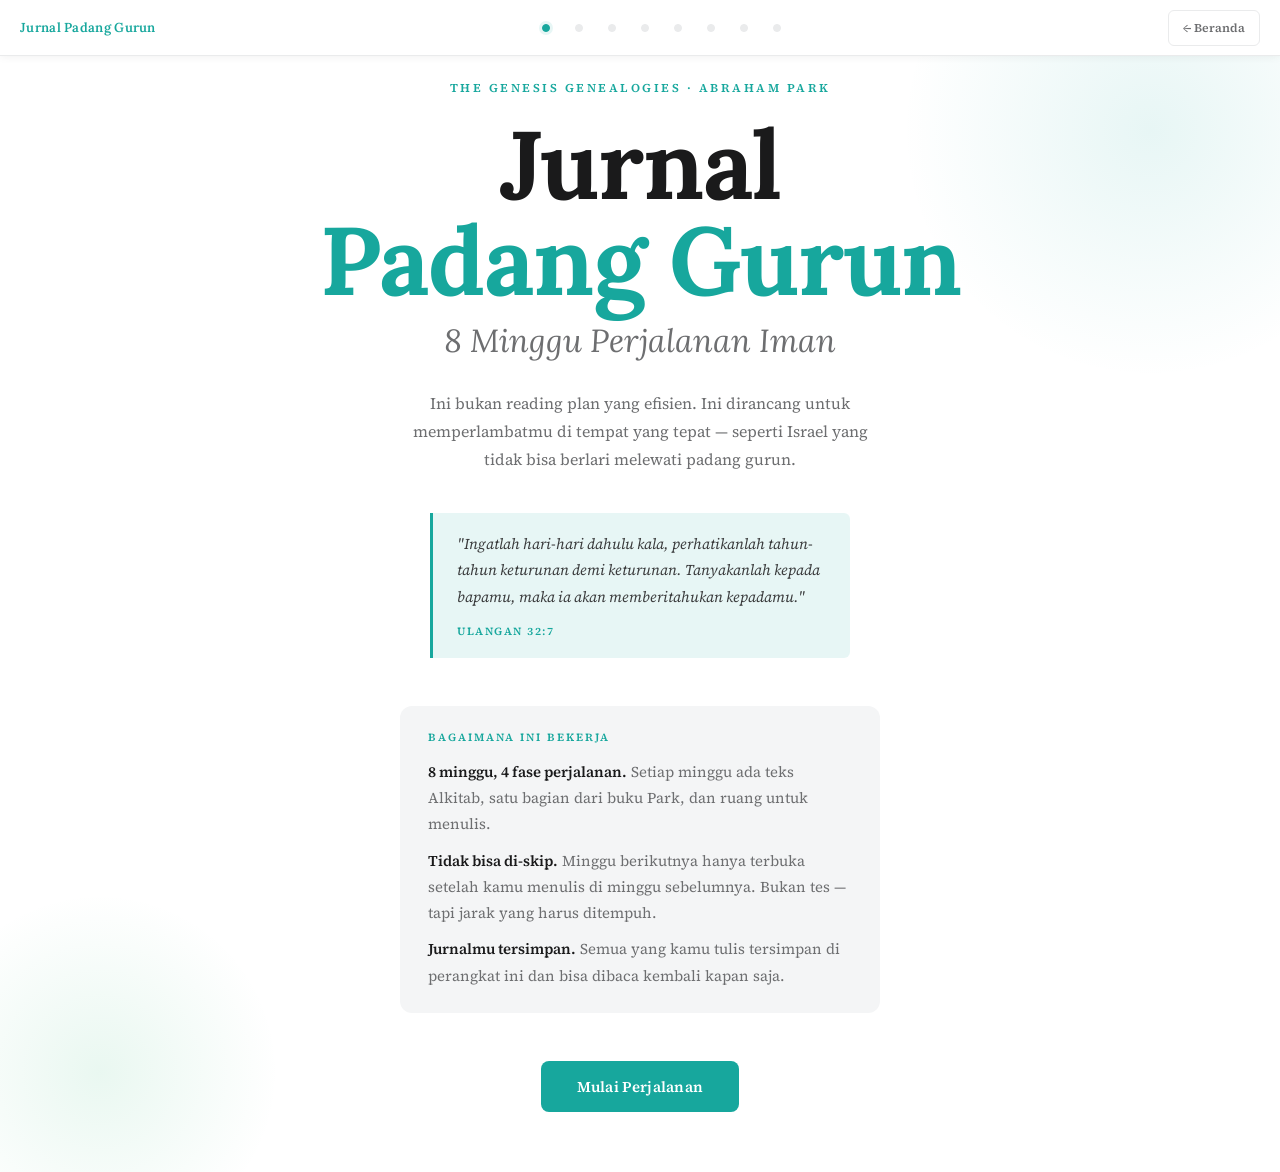
==== commit 766a55ca: "Add files via upload" ====
--- a/jurnal-padang-gurun.html
+++ b/jurnal-padang-gurun.html
@@ -2,10 +2,11 @@
 <html lang="id">
 <head>
 <meta charset="UTF-8">
-<meta name="viewport" content="width=device-width, initial-scale=1.0, maximum-scale=1.0">
+<meta name="viewport" content="width=device-width, initial-scale=1.0">
 <title>Jurnal Padang Gurun — The Genesis Genealogies</title>
 <style>
-@import url('https://fonts.googleapis.com/css2?family=Inter:wght@300;400;500;600;700&display=swap');
+/* ─── FONT: Lora (display) + Source Serif 4 (body) — karakteristik, jauh dari Inter ─── */
+@import url('https://fonts.googleapis.com/css2?family=Lora:ital,wght@0,400;0,600;0,700;1,400&family=Source+Serif+4:ital,wght@0,300;0,400;0,600;1,400&display=swap');
 
 :root {
   --teal: #17a79d;
@@ -17,7 +18,6 @@
   --green-dim: rgba(43,182,115,0.1);
   --grey: #6d6e70;
   --grey-light: #a0a1a3;
-  --grey-dim: rgba(109,110,112,0.1);
   --white: #ffffff;
   --bg: #f4f5f6;
   --bg2: #eaebec;
@@ -29,12 +29,21 @@
 html { scroll-behavior: smooth; }
 
 body {
-  font-family: 'Inter', sans-serif;
+  /* FIX: ganti Inter dengan Source Serif 4 — lebih sesuai karakter jurnal rohani */
+  font-family: 'Source Serif 4', Georgia, serif;
   font-size: 16px;
   background: var(--bg);
   color: var(--ink);
   min-height: 100vh;
   -webkit-font-smoothing: antialiased;
+}
+
+/* ─── FOCUS VISIBLE — semua elemen interaktif ─── */
+/* FIX: tidak ada focus style sebelumnya — tambah untuk keyboard nav */
+:focus-visible {
+  outline: 2px solid var(--teal);
+  outline-offset: 2px;
+  border-radius: 4px;
 }
 
 /* ─── NAV ─── */
@@ -48,21 +57,46 @@
   display: flex;
   align-items: center;
   justify-content: space-between;
-  padding: 0 24px;
+  padding: 0 20px;
   box-shadow: 0 1px 8px rgba(0,0,0,0.06);
+  gap: 12px;
 }
 
 .nav-brand {
+  font-family: 'Lora', serif;
   font-size: 13px;
   font-weight: 600;
-  letter-spacing: 0.5px;
+  letter-spacing: 0.3px;
   color: var(--teal);
-}
-
+  white-space: nowrap;
+  flex-shrink: 0;
+}
+
+/* FIX: nav-weeks pakai flex-wrap agar tidak overflow di layar kecil */
 .nav-weeks {
   display: flex;
   align-items: center;
-  gap: 6px;
+  gap: 5px;
+  flex-wrap: nowrap;
+  overflow: hidden;
+}
+
+/* FIX: nav-dot punya wrapper 44×44px untuk touch target standar */
+.nav-dot-wrap {
+  width: 28px;
+  height: 28px;
+  display: flex;
+  align-items: center;
+  justify-content: center;
+  cursor: pointer;
+  border-radius: 50%;
+  /* membesar area klik tanpa mengubah visual dot */
+  touch-action: manipulation;
+  flex-shrink: 0;
+}
+.nav-dot-wrap:focus-visible {
+  outline: 2px solid var(--teal);
+  outline-offset: 1px;
 }
 
 .nav-dot {
@@ -71,12 +105,35 @@
   background: var(--bg2);
   border: 1.5px solid transparent;
   transition: all 0.3s;
+  pointer-events: none; /* klik ditangani oleh wrapper */
+}
+
+.nav-dot-wrap.done .nav-dot { background: var(--green); border-color: var(--green); }
+.nav-dot-wrap.active .nav-dot { background: var(--teal); border-color: var(--teal); box-shadow: 0 0 0 3px var(--teal-dim); }
+.nav-dot-wrap.locked { cursor: default; }
+.nav-dot-wrap.locked .nav-dot { background: var(--bg2); border-color: var(--bg2); }
+
+/* FIX: tombol Beranda — min touch target 44px, hapus inline style */
+.nav-btn-home {
+  font-family: 'Source Serif 4', serif;
+  font-size: 12px;
+  font-weight: 600;
+  color: var(--grey);
+  background: transparent;
+  border: 1px solid var(--bg2);
+  padding: 0 14px;
+  height: 36px;
+  min-width: 44px;
+  border-radius: 6px;
   cursor: pointer;
-}
-
-.nav-dot.done { background: var(--green); border-color: var(--green); }
-.nav-dot.active { background: var(--teal); border-color: var(--teal); box-shadow: 0 0 0 3px var(--teal-dim); }
-.nav-dot.locked { background: var(--bg2); border-color: var(--bg2); cursor: default; }
+  white-space: nowrap;
+  flex-shrink: 0;
+  touch-action: manipulation;
+  transition: all 0.2s;
+  display: flex;
+  align-items: center;
+}
+.nav-btn-home:hover { border-color: var(--grey-light); color: var(--ink); }
 
 /* ─── VIEWS ─── */
 .view { display: none; }
@@ -84,7 +141,7 @@
 
 /* ─── HERO ─── */
 .hero {
-  min-height: 100vh;
+  min-height: 100svh; /* FIX: 100svh agar tidak tertutup browser bar mobile */
   display: flex;
   flex-direction: column;
   align-items: center;
@@ -117,39 +174,48 @@
 }
 
 .hero-tag {
+  font-family: 'Source Serif 4', serif;
   font-size: 12px;
   font-weight: 600;
-  letter-spacing: 3px;
+  letter-spacing: 2.5px;
   text-transform: uppercase;
   color: var(--teal);
   margin-bottom: 20px;
+  position: relative; z-index: 1;
 }
 
 .hero-title {
-  font-size: clamp(42px, 8vw, 96px);
+  font-family: 'Lora', serif;
+  /* FIX: letter-spacing dikurangi di mobile via clamp + media query */
+  font-size: clamp(40px, 8vw, 96px);
   font-weight: 700;
   line-height: 1.0;
   color: var(--ink);
   margin-bottom: 12px;
-  letter-spacing: -2px;
+  letter-spacing: -1px; /* FIX: -2px terlalu agresif di layar kecil */
+  position: relative; z-index: 1;
 }
 
 .hero-title span { color: var(--teal); }
 
 .hero-sub-title {
-  font-size: clamp(20px, 4vw, 32px);
-  font-weight: 300;
+  font-family: 'Lora', serif;
+  font-size: clamp(18px, 4vw, 32px);
+  font-weight: 400;
+  font-style: italic;
   color: var(--grey);
   margin-bottom: 28px;
-  letter-spacing: -0.5px;
+  letter-spacing: 0;
+  position: relative; z-index: 1;
 }
 
 .hero-desc {
   font-size: 16px;
-  line-height: 1.7;
+  line-height: 1.75;
   color: var(--grey);
   max-width: 480px;
   margin: 0 auto 40px;
+  position: relative; z-index: 1;
 }
 
 .hero-verse {
@@ -160,17 +226,19 @@
   background: var(--teal-dim);
   border-radius: 0 6px 6px 0;
   text-align: left;
+  position: relative; z-index: 1;
 }
 
 .hero-verse p {
   font-size: 15px;
   font-style: italic;
-  line-height: 1.7;
+  line-height: 1.75;
   color: var(--ink2);
   margin-bottom: 8px;
 }
 
 .hero-verse cite {
+  font-family: 'Source Serif 4', serif;
   font-size: 11px;
   font-weight: 600;
   letter-spacing: 1.5px;
@@ -187,11 +255,13 @@
   border-radius: 12px;
   padding: 24px 28px;
   text-align: left;
+  position: relative; z-index: 1;
 }
 
 .how-card h3 {
+  font-family: 'Source Serif 4', serif;
   font-size: 11px;
-  font-weight: 700;
+  font-weight: 600;
   letter-spacing: 2px;
   text-transform: uppercase;
   color: var(--teal);
@@ -199,31 +269,36 @@
 }
 
 .how-card p {
-  font-size: 14px;
-  line-height: 1.7;
+  font-size: 15px;
+  line-height: 1.75;
   color: var(--grey);
-  margin-bottom: 8px;
+  margin-bottom: 10px;
 }
 
 .how-card p:last-child { margin-bottom: 0; }
 .how-card strong { color: var(--ink); font-weight: 600; }
 
+/* FIX: semua tombol interaktif dapat touch-action:manipulation */
 .btn-primary {
-  display: inline-block;
-  font-family: 'Inter', sans-serif;
-  font-size: 14px;
+  display: inline-flex;
+  align-items: center;
+  justify-content: center;
+  font-family: 'Source Serif 4', serif;
+  font-size: 15px;
   font-weight: 600;
-  letter-spacing: 0.5px;
+  letter-spacing: 0.3px;
   color: var(--white);
   background: var(--teal);
   border: none;
-  padding: 14px 36px;
+  padding: 15px 36px;
+  min-height: 48px; /* FIX: min touch target */
   border-radius: 8px;
   cursor: pointer;
   transition: all 0.2s;
   text-decoration: none;
-}
-
+  touch-action: manipulation;
+  position: relative; z-index: 1;
+}
 .btn-primary:hover { background: var(--teal-dark); transform: translateY(-1px); box-shadow: 0 6px 20px rgba(23,167,157,0.3); }
 
 /* ─── JOURNEY VIEW ─── */
@@ -262,8 +337,9 @@
 }
 
 .phase-eyebrow {
+  font-family: 'Source Serif 4', serif;
   font-size: 11px;
-  font-weight: 700;
+  font-weight: 600;
   letter-spacing: 2.5px;
   text-transform: uppercase;
   color: var(--teal);
@@ -271,9 +347,10 @@
 }
 
 .phase-title {
-  font-size: clamp(28px, 5vw, 48px);
+  font-family: 'Lora', serif;
+  font-size: clamp(26px, 5vw, 48px);
   font-weight: 700;
-  letter-spacing: -1px;
+  letter-spacing: -0.5px;
   color: var(--ink);
   margin-bottom: 6px;
   line-height: 1.1;
@@ -287,7 +364,7 @@
 
 .phase-desc {
   font-size: 15px;
-  line-height: 1.7;
+  line-height: 1.75;
   color: var(--grey);
   max-width: 520px;
 }
@@ -297,18 +374,23 @@
   background: var(--white);
   border-bottom: 1px solid var(--bg2);
   display: flex;
-  padding: 0 24px;
+  padding: 0 16px;
   gap: 0;
   overflow-x: auto;
   -webkit-overflow-scrolling: touch;
-  max-width: 100%;
-}
+  /* FIX: sembunyikan scrollbar di semua browser */
+  scrollbar-width: none;
+  -ms-overflow-style: none;
+}
+.week-tabs::-webkit-scrollbar { display: none; }
 
 .week-tab {
+  font-family: 'Source Serif 4', serif;
   font-size: 13px;
   font-weight: 500;
   color: var(--grey);
-  padding: 14px 20px;
+  padding: 0 16px;
+  height: 48px; /* FIX: full-height touch target, setara 48px */
   border-bottom: 2px solid transparent;
   cursor: pointer;
   white-space: nowrap;
@@ -317,10 +399,11 @@
   border-top: none;
   border-left: none;
   border-right: none;
-  font-family: 'Inter', sans-serif;
   display: flex;
   align-items: center;
   gap: 8px;
+  touch-action: manipulation;
+  flex-shrink: 0;
 }
 
 .week-tab:hover { color: var(--teal); }
@@ -360,8 +443,9 @@
 }
 
 .week-number {
-  font-size: 12px;
-  font-weight: 700;
+  font-family: 'Source Serif 4', serif;
+  font-size: 11px;
+  font-weight: 600;
   letter-spacing: 2px;
   text-transform: uppercase;
   color: var(--teal);
@@ -369,16 +453,18 @@
 }
 
 .week-title {
-  font-size: clamp(26px, 5vw, 48px);
+  font-family: 'Lora', serif;
+  font-size: clamp(24px, 5vw, 48px);
   font-weight: 700;
-  letter-spacing: -1px;
+  letter-spacing: -0.5px;
   color: var(--ink);
   margin-bottom: 6px;
-  line-height: 1.1;
+  line-height: 1.15;
 }
 
 .week-subtitle {
   font-size: 15px;
+  font-style: italic;
   color: var(--grey);
   margin-bottom: 20px;
 }
@@ -393,8 +479,9 @@
 }
 
 .section-label {
-  font-size: 11px;
-  font-weight: 700;
+  font-family: 'Source Serif 4', serif;
+  font-size: 10px;
+  font-weight: 600;
   letter-spacing: 2px;
   text-transform: uppercase;
   color: var(--grey);
@@ -405,12 +492,12 @@
 .section-label.green { color: var(--green); }
 
 .section-text {
-  font-size: 15px;
-  line-height: 1.75;
+  font-size: 16px; /* FIX: naik dari 15px, lebih nyaman dibaca */
+  line-height: 1.8;
   color: var(--ink2);
 }
 
-.section-text p { margin-bottom: 12px; }
+.section-text p { margin-bottom: 14px; }
 .section-text p:last-child { margin-bottom: 0; }
 
 /* SCRIPTURE BLOCK */
@@ -423,16 +510,17 @@
 }
 
 .scripture p {
-  font-size: 15px;
+  font-size: 16px;
   font-style: italic;
-  line-height: 1.7;
+  line-height: 1.75;
   color: var(--ink2);
   margin-bottom: 6px;
 }
 
 .scripture cite {
+  font-family: 'Source Serif 4', serif;
   font-size: 11px;
-  font-weight: 700;
+  font-weight: 600;
   letter-spacing: 1.5px;
   text-transform: uppercase;
   color: var(--teal);
@@ -449,18 +537,20 @@
 }
 
 .question-label {
-  font-size: 11px;
-  font-weight: 700;
+  font-family: 'Source Serif 4', serif;
+  font-size: 10px;
+  font-weight: 600;
   letter-spacing: 2px;
   text-transform: uppercase;
   color: var(--teal);
-  margin-bottom: 10px;
+  margin-bottom: 12px;
 }
 
 .question-text {
+  font-family: 'Lora', serif;
   font-size: 17px;
-  font-weight: 500;
-  line-height: 1.6;
+  font-weight: 600;
+  line-height: 1.65;
   color: var(--ink);
   margin-bottom: 0;
 }
@@ -472,10 +562,14 @@
   border: 1px solid var(--bg2);
   overflow: hidden;
   margin-bottom: 16px;
+  transition: border-color 0.2s;
+}
+.journal-card:focus-within {
+  border-color: var(--teal);
 }
 
 .journal-header {
-  padding: 16px 20px 12px;
+  padding: 14px 20px;
   border-bottom: 1px solid var(--bg2);
   display: flex;
   align-items: center;
@@ -483,8 +577,9 @@
 }
 
 .journal-label {
-  font-size: 11px;
-  font-weight: 700;
+  font-family: 'Source Serif 4', serif;
+  font-size: 10px;
+  font-weight: 600;
   letter-spacing: 2px;
   text-transform: uppercase;
   color: var(--grey);
@@ -497,21 +592,22 @@
 
 .journal-count.ok { color: var(--green); font-weight: 600; }
 
+/* FIX: font-size 16px untuk cegah iOS auto-zoom saat focus */
 .journal-textarea {
   width: 100%;
-  min-height: 160px;
+  min-height: 180px;
   padding: 16px 20px;
-  font-family: 'Inter', sans-serif;
-  font-size: 15px;
-  line-height: 1.7;
+  font-family: 'Source Serif 4', serif;
+  font-size: 16px;
+  line-height: 1.75;
   color: var(--ink);
   border: none;
   outline: none;
-  resize: none;
+  resize: vertical; /* FIX: vertical saja, bukan none — user bisa perlebar */
   background: transparent;
 }
 
-.journal-textarea::placeholder { color: var(--grey-light); }
+.journal-textarea::placeholder { color: var(--grey-light); font-style: italic; }
 
 .journal-footer {
   padding: 10px 20px;
@@ -540,6 +636,7 @@
 .slow-gate-icon { font-size: 28px; margin-bottom: 12px; }
 
 .slow-gate-title {
+  font-family: 'Lora', serif;
   font-size: 16px;
   font-weight: 600;
   color: var(--grey);
@@ -549,7 +646,7 @@
 .slow-gate-text {
   font-size: 14px;
   color: var(--grey-light);
-  line-height: 1.6;
+  line-height: 1.65;
 }
 
 /* WEEK COMPLETE */
@@ -565,6 +662,7 @@
 .complete-icon { font-size: 32px; margin-bottom: 12px; }
 
 .complete-title {
+  font-family: 'Lora', serif;
   font-size: 18px;
   font-weight: 700;
   color: var(--ink);
@@ -572,26 +670,30 @@
 }
 
 .complete-text {
-  font-size: 14px;
+  font-size: 15px;
   color: var(--grey);
-  line-height: 1.65;
+  line-height: 1.7;
   margin-bottom: 20px;
 }
 
+/* FIX: semua tombol aksi min-height 48px + touch-action */
 .btn-next {
-  display: inline-block;
-  font-family: 'Inter', sans-serif;
-  font-size: 14px;
+  display: inline-flex;
+  align-items: center;
+  justify-content: center;
+  font-family: 'Source Serif 4', serif;
+  font-size: 15px;
   font-weight: 600;
   color: var(--white);
   background: var(--green);
   border: none;
-  padding: 12px 28px;
+  padding: 0 28px;
+  min-height: 48px;
   border-radius: 8px;
   cursor: pointer;
   transition: all 0.2s;
-}
-
+  touch-action: manipulation;
+}
 .btn-next:hover { background: var(--green-dark); transform: translateY(-1px); }
 
 /* LOCKED WEEK */
@@ -601,8 +703,8 @@
 }
 
 .locked-icon { font-size: 40px; margin-bottom: 16px; }
-.locked-title { font-size: 20px; font-weight: 700; color: var(--grey); margin-bottom: 10px; }
-.locked-text { font-size: 15px; color: var(--grey-light); line-height: 1.65; max-width: 380px; margin: 0 auto; }
+.locked-title { font-family:'Lora',serif; font-size: 20px; font-weight: 700; color: var(--grey); margin-bottom: 10px; }
+.locked-text { font-size: 15px; color: var(--grey-light); line-height: 1.7; max-width: 380px; margin: 0 auto; }
 
 /* PROGRESS BAR */
 .progress-bar-wrap {
@@ -621,14 +723,13 @@
 }
 
 /* CLOSING */
+/* FIX: closing-view padding dengan logical properties agar tidak tumpang tindih */
 .closing-view {
-  padding-top: 56px;
-  min-height: 100vh;
+  padding: 80px 24px 48px; /* top sudah include nav 56px + extra */
+  min-height: 100svh;
   display: flex;
   align-items: center;
   justify-content: center;
-  padding-left: 24px;
-  padding-right: 24px;
 }
 
 .closing-card {
@@ -644,24 +745,27 @@
 .closing-icon { font-size: 48px; margin-bottom: 20px; }
 
 .closing-title {
+  font-family: 'Lora', serif;
   font-size: clamp(28px, 5vw, 48px);
   font-weight: 700;
-  letter-spacing: -1px;
+  letter-spacing: -0.5px;
   color: var(--ink);
   margin-bottom: 8px;
   line-height: 1.1;
 }
 
 .closing-sub {
+  font-family: 'Lora', serif;
   font-size: 18px;
-  font-weight: 300;
+  font-weight: 400;
+  font-style: italic;
   color: var(--teal);
   margin-bottom: 20px;
 }
 
 .closing-text {
   font-size: 15px;
-  line-height: 1.75;
+  line-height: 1.8;
   color: var(--grey);
   margin-bottom: 32px;
 }
@@ -676,16 +780,17 @@
 }
 
 .closing-verse p {
-  font-size: 14px;
+  font-size: 15px;
   font-style: italic;
   color: var(--ink2);
-  line-height: 1.7;
+  line-height: 1.75;
   margin-bottom: 6px;
 }
 
 .closing-verse cite {
+  font-family: 'Source Serif 4', serif;
   font-size: 11px;
-  font-weight: 700;
+  font-weight: 600;
   letter-spacing: 1.5px;
   text-transform: uppercase;
   color: var(--teal);
@@ -700,11 +805,9 @@
   padding: 28px 24px 24px;
   text-align: center;
 }
-.community-icon {
-  font-size: 28px;
-  margin-bottom: 12px;
-}
+.community-icon { font-size: 28px; margin-bottom: 12px; }
 .community-label {
+  font-family: 'Lora', serif;
   font-size: 15px;
   font-weight: 700;
   color: var(--ink);
@@ -712,30 +815,88 @@
   line-height: 1.4;
 }
 .community-desc {
-  font-size: 13px;
+  font-size: 14px;
   color: var(--grey);
-  line-height: 1.7;
+  line-height: 1.75;
   margin-bottom: 20px;
 }
 .community-btn {
-  display: inline-block;
-  font-family: 'Inter', sans-serif;
-  font-size: 13px;
+  display: inline-flex;
+  align-items: center;
+  justify-content: center;
+  font-family: 'Source Serif 4', serif;
+  font-size: 14px;
   font-weight: 700;
   color: #ffffff;
   background: #c97d3a;
   border: none;
-  padding: 12px 24px;
+  padding: 0 24px;
+  min-height: 48px;
   border-radius: 9px;
   cursor: pointer;
   text-decoration: none;
   transition: background 0.2s, transform 0.15s;
-  letter-spacing: 0.01em;
-}
-.community-btn:hover {
-  background: #b06a2b;
-  transform: translateY(-1px);
-}
+  touch-action: manipulation;
+}
+.community-btn:hover { background: #b06a2b; transform: translateY(-1px); }
+
+.next-book-block {
+  margin: 0 0 28px;
+  background: linear-gradient(135deg, var(--teal-dim) 0%, rgba(43,182,115,0.08) 100%);
+  border: 1px solid var(--teal-b);
+  border-radius: 14px;
+  padding: 28px 24px 24px;
+  text-align: center;
+}
+.next-book-label {
+  font-family: 'Source Serif 4', serif;
+  font-size: 10px;
+  font-weight: 700;
+  letter-spacing: 2.5px;
+  text-transform: uppercase;
+  color: var(--teal);
+  margin-bottom: 10px;
+  display: block;
+}
+.next-book-desc {
+  font-size: 14px;
+  color: var(--grey);
+  line-height: 1.7;
+  margin-bottom: 20px;
+}
+.next-book-row {
+  display: flex;
+  gap: 10px;
+  justify-content: center;
+  flex-wrap: wrap;
+}
+.next-book-btn {
+  display: inline-flex;
+  align-items: center;
+  justify-content: center;
+  font-family: 'Source Serif 4', serif;
+  font-size: 13px;
+  font-weight: 700;
+  padding: 0 22px;
+  min-height: 46px;
+  border-radius: 9px;
+  cursor: pointer;
+  text-decoration: none;
+  transition: all 0.2s;
+  touch-action: manipulation;
+}
+.next-book-btn.primary {
+  color: var(--white);
+  background: var(--teal);
+  border: none;
+}
+.next-book-btn.primary:hover { background: var(--teal-dark); transform: translateY(-1px); }
+.next-book-btn.secondary {
+  color: var(--teal);
+  background: transparent;
+  border: 2px solid var(--teal-b);
+}
+.next-book-btn.secondary:hover { background: var(--teal-dim); border-color: var(--teal); }
 
 .closing-links {
   display: flex;
@@ -745,27 +906,59 @@
 }
 
 .btn-outline {
-  font-family: 'Inter', sans-serif;
+  display: inline-flex;
+  align-items: center;
+  justify-content: center;
+  font-family: 'Source Serif 4', serif;
   font-size: 13px;
   font-weight: 600;
   color: var(--teal);
   background: transparent;
   border: 2px solid var(--teal-b);
-  padding: 10px 20px;
+  padding: 0 18px;
+  min-height: 44px;
   border-radius: 8px;
   cursor: pointer;
   transition: all 0.2s;
-}
-
+  touch-action: manipulation;
+}
 .btn-outline:hover { background: var(--teal-dim); border-color: var(--teal); }
 
-/* MOBILE */
-@media(max-width:580px) {
-  .closing-card { padding: 32px 24px; }
-  .week-content { padding: 24px 16px 80px; }
-  .phase-banner { padding: 24px 16px 20px; }
-  .week-tabs { padding: 0 12px; }
-  .week-tab { padding: 12px 14px; font-size: 12px; }
+/* ─── BREAKPOINT TABLET (768px) ─── */
+/* FIX: breakpoint tablet baru — tidak ada sebelumnya */
+@media(max-width:768px) {
+  .week-content { padding: 28px 20px 80px; }
+  .phase-banner { padding: 28px 20px 24px; }
+  .section-card { padding: 20px; }
+  .question-card { padding: 20px; }
+}
+
+/* ─── BREAKPOINT MOBILE (480px) ─── */
+/* FIX: breakpoint dipersempit dari 580px ke 480px, lebih presisi */
+@media(max-width:480px) {
+  .closing-card { padding: 28px 20px; }
+  .week-content { padding: 20px 16px 80px; }
+  .phase-banner { padding: 20px 16px; }
+  .week-tabs { padding: 0 8px; }
+  .week-tab { padding: 0 12px; font-size: 12px; height: 44px; }
+  .hero-title { letter-spacing: -0.5px; } /* FIX: kurangi letter-spacing di mobile */
+  .phase-title { letter-spacing: 0; }
+  .week-title { letter-spacing: 0; }
+  .journal-textarea { min-height: 140px; }
+  .closing-view { padding: 72px 16px 40px; }
+  .closing-links { gap: 8px; }
+  .btn-outline { font-size: 12px; padding: 0 14px; }
+  .nav { padding: 0 14px; gap: 8px; }
+  /* FIX: sembunyikan beberapa dot di layar sangat kecil jika overflow */
+  .nav-dot-wrap:nth-child(n+7) { display: none; }
+}
+
+/* FIX: prefers-reduced-motion */
+@media(prefers-reduced-motion:reduce) {
+  *, *::before, *::after {
+    animation-duration: 0.01ms !important;
+    transition-duration: 0.01ms !important;
+  }
 }
 </style>
 </head>
@@ -775,7 +968,7 @@
 <nav class="nav">
   <div class="nav-brand">Jurnal Padang Gurun</div>
   <div class="nav-weeks" id="navDots"></div>
-  <button onclick="window.location.href='index.html'" style="font-family:Inter,sans-serif;font-size:11px;font-weight:600;color:var(--grey);background:transparent;border:1px solid var(--bg2);padding:5px 12px;border-radius:6px;cursor:pointer;margin-left:12px">← Beranda</button>
+  <button class="nav-btn-home" onclick="window.location.href='index.html'">← Beranda</button>
 </nav>
 
 <!-- ══════ HERO VIEW ══════ -->
@@ -851,11 +1044,19 @@
         <a href="https://sejarahpenebusan.com/komunitas" target="_blank" class="community-btn">Saya mau berjalan bersama →</a>
       </div>
 
+      <!-- NEXT STEP: Buku berikutnya -->
+      <div class="next-book-block">
+        <div class="next-book-label">Langkah Selanjutnya</div>
+        <p class="next-book-desc">Abraham Park menulis tiga buku silsilah. Kamu baru menyelesaikan yang pertama. Perjalanan berlanjut.</p>
+        <div class="next-book-row">
+          <a href="https://sejarahpenebusan.com/buku" target="_blank" class="next-book-btn primary">Lihat Buku Selanjutnya →</a>
+          <a href="https://sejarahpenebusan.com/buku" target="_blank" class="next-book-btn secondary">The Covenant of the Torch ↗</a>
+        </div>
+      </div>
+
       <div class="closing-links">
         <button class="btn-outline" onclick="reviewJournal()">Baca Ulang Jurnalmu</button>
-        <button class="btn-outline" onclick="openLink('two-rivers-timeline.html')">Two Rivers Timeline</button>
-        <button class="btn-outline" onclick="openLink('self-assessment.html')">Self Assessment</button>
-        <button class="btn-outline" onclick="openLink('index.html')">← Beranda</button>
+        <button class="btn-outline" onclick="openLink('index.html')">← Beranda Ekosistem</button>
       </div>
     </div>
   </div>
@@ -950,12 +1151,12 @@
         label: 'Untuk Minggu Ini',
         text: `<p>Kain pergi ke tanah <strong>Nod</strong> — yang dalam bahasa Ibrani berarti "pengembaraan", "tanpa tujuan", "tidak menetap". Ini bukan nama geografis biasa. Ini adalah deskripsi kondisi jiwa setiap orang yang hidup di luar hadirat Allah.</p>
 <p>Park mencatat: manusia tidak langsung mati setelah jatuh. Tapi mereka hidup dalam kondisi Nod — aktif, produktif, bahkan membangun kota — tapi selalu mengembara. Ada yang hilang yang tidak bisa diisi oleh apapun yang mereka bangun.</p>
-<p>Israel yang membaca Kejadian ini di padang gurun mengerti Nod. Mereka juga mengembara. Tapi padang gurun mereka adalah karena penghakiman Allah atas ketidakpercayaan — sedangkan Nod adalah pilihan Kain untuk pergi dari hadirat Allah. Dua jenis pengembaraan. Dua tujuan yang berbeda.</p>`
+<p>Kondisi Nod ini bukan hanya milik Kain. Ada yang mengembara karena pilihan — seperti Kain yang dengan sadar pergi dari hadirat Allah. Ada yang mengembara karena sedang dalam proses pembentukan. Yang membedakan bukan jarak yang ditempuh, tapi arah yang dituju. Pengembaraan tanpa Allah selalu berakhir di Nod. Pengembaraan bersama Allah selalu menuju suatu tempat.</p>`
       },
       {
         type: 'scripture',
-        text: '"Engkau telah menjadikan kami untuk Engkau sendiri, dan hati kami gelisah sampai ia beristirahat dalam Engkau."',
-        ref: 'Agustinus, Confessions I.1'
+        text: '"Aku telah menetapkan TUHAN selalu di hadapanku; karena Ia di sebelah kananku, aku tidak goyah."',
+        ref: 'Mazmur 16:8'
       },
       {
         type: 'question',
@@ -1043,7 +1244,7 @@
         label: 'Untuk Minggu Ini',
         text: `<p>Di tengah silsilah yang penuh dengan <em>"dan ia mati"</em> — ada satu kalimat yang berbeda: <em>"Henokh bergaul dengan Allah, lalu ia tidak ada lagi, sebab ia telah diangkat oleh Allah."</em></p>
 <p>Henokh tidak terkenal. Tidak membangun kota seperti Kain. Tidak menciptakan sesuatu yang dicatat. Ia hidup di zaman yang sama dengan kekerasan Lamekh dan kemerosotan peradaban. Tapi ia memilih arah yang berlawanan selama 300 tahun.</p>
-<p>Park mencatat: Henokh mulai berjalan bersama Allah setelah kelahiran anaknya Metusalah. Sesuatu terjadi di situ — mungkin ia melihat wajah anaknya dan untuk pertama kalinya benar-benar takut akan kematian dan kekekalan. Dan dari ketakutan itu lahirlah 300 tahun keintiman dengan Allah.</p>
+<p>Park mencatat: Henokh mulai berjalan bersama Allah tepat setelah kelahiran Metusalah karena saat itu Allah memberikan wahyu kepadanya — penghakiman akan datang setelah kematian anaknya. Itulah makna nama yang ia berikan: <em>Metusalah</em> berarti <em>"ketika ia mati, maka akan datang."</em> Setiap kali Henokh memanggil nama anaknya, ia diingatkan akan penghakiman yang sudah dekat. Kesadaran akan akhir zaman inilah — bukan sekadar perasaan — yang mendorong Henokh berjalan bersama Allah selama 300 tahun penuh.</p>
 <p>Pertanyaan Minggu ini bukan tentang apa yang kamu capai. Tapi tentang apakah kamu sedang berjalan bersama Allah — atau sekedar berjalan di sekitar agenda agama.</p>`
       },
       {
@@ -1215,14 +1416,30 @@
   const el = document.getElementById('navDots');
   el.innerHTML = '';
   for (let i = 0; i < 8; i++) {
-    const d = document.createElement('div');
-    d.className = 'nav-dot';
-    if (isWeekDone(i)) d.classList.add('done');
-    else if (i === currentWeek && isWeekUnlocked(i)) d.classList.add('active');
-    else if (!isWeekUnlocked(i)) d.classList.add('locked');
-    d.title = `Minggu ${i+1}`;
-    d.onclick = () => { if (isWeekUnlocked(i)) goToWeek(i); };
-    el.appendChild(d);
+    const wrap = document.createElement('div');
+    wrap.className = 'nav-dot-wrap';
+    const unlocked = isWeekUnlocked(i);
+    if (isWeekDone(i)) wrap.classList.add('done');
+    else if (i === currentWeek && unlocked) wrap.classList.add('active');
+    else if (!unlocked) wrap.classList.add('locked');
+
+    // FIX: keyboard accessibility
+    if (unlocked) {
+      wrap.setAttribute('tabindex', '0');
+      wrap.setAttribute('role', 'button');
+      wrap.setAttribute('aria-label', `Minggu ${i+1}`);
+      wrap.onkeydown = (e) => { if (e.key === 'Enter' || e.key === ' ') { e.preventDefault(); goToWeek(i); } };
+    } else {
+      wrap.setAttribute('aria-label', `Minggu ${i+1} (terkunci)`);
+      wrap.setAttribute('aria-disabled', 'true');
+    }
+    wrap.title = `Minggu ${i+1}`;
+    wrap.onclick = () => { if (unlocked) goToWeek(i); };
+
+    const dot = document.createElement('div');
+    dot.className = 'nav-dot';
+    wrap.appendChild(dot);
+    el.appendChild(wrap);
   }
 }
 
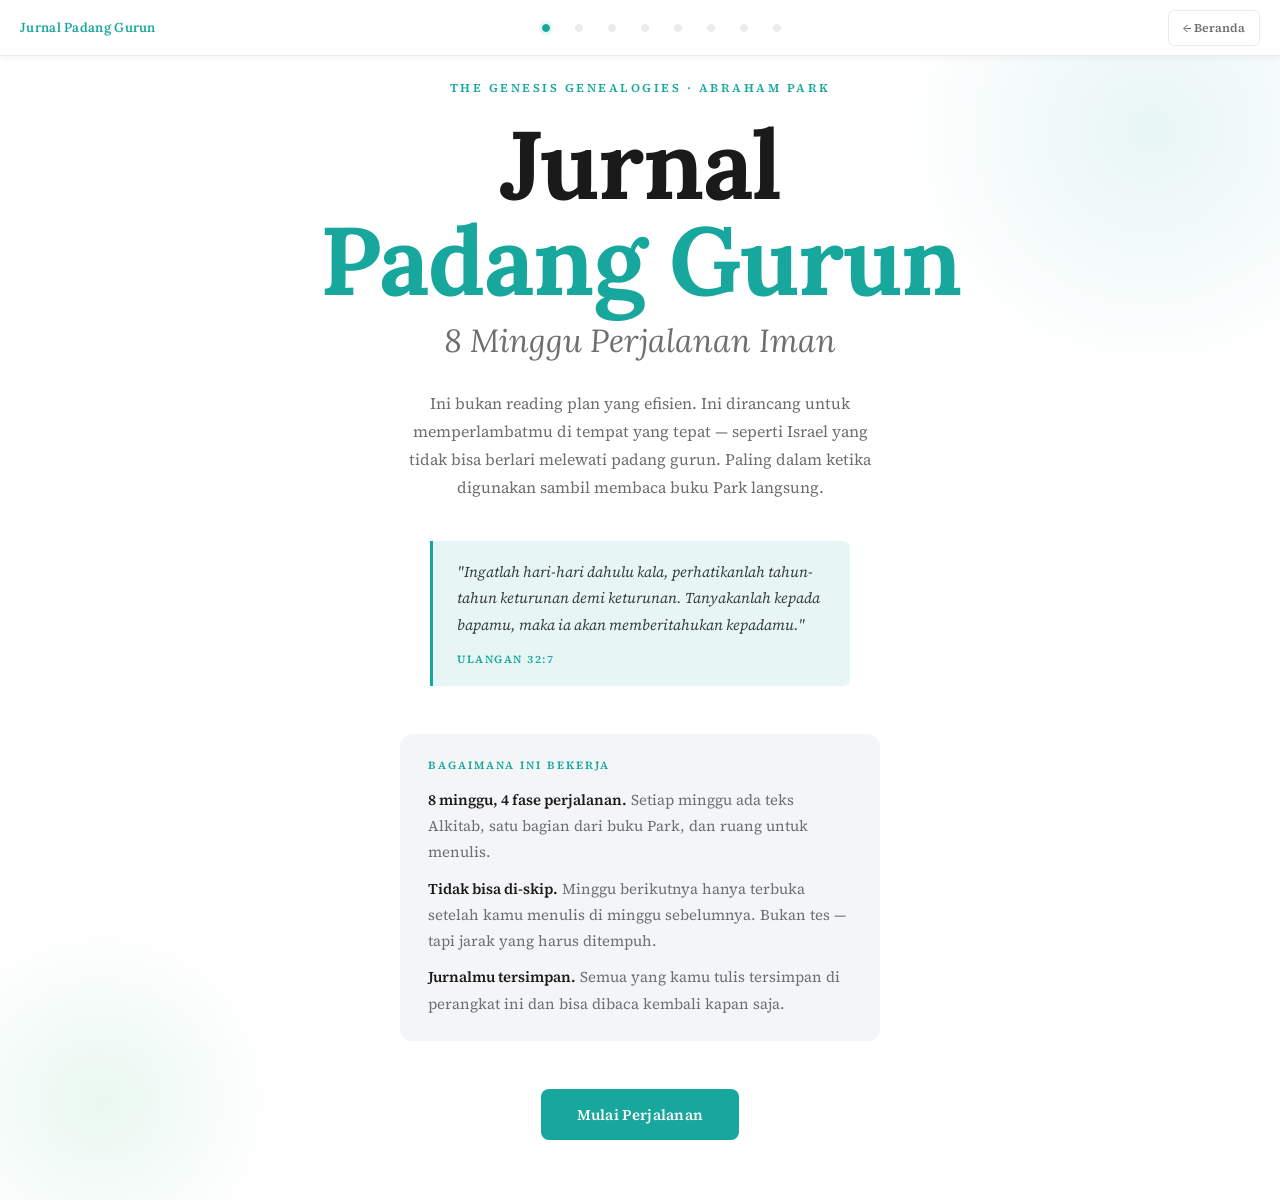
==== commit 0b70f2ab: "Add files via upload" ====
--- a/jurnal-padang-gurun.html
+++ b/jurnal-padang-gurun.html
@@ -977,7 +977,7 @@
     <div class="hero-tag">The Genesis Genealogies · Abraham Park</div>
     <h1 class="hero-title">Jurnal<br><span>Padang Gurun</span></h1>
     <p class="hero-sub-title">8 Minggu Perjalanan Iman</p>
-    <p class="hero-desc">Ini bukan reading plan yang efisien. Ini dirancang untuk memperlambatmu di tempat yang tepat — seperti Israel yang tidak bisa berlari melewati padang gurun.</p>
+    <p class="hero-desc">Ini bukan reading plan yang efisien. Ini dirancang untuk memperlambatmu di tempat yang tepat — seperti Israel yang tidak bisa berlari melewati padang gurun. Paling dalam ketika digunakan sambil membaca buku Park langsung.</p>
 
     <div class="hero-verse">
       <p>"Ingatlah hari-hari dahulu kala, perhatikanlah tahun-tahun keturunan demi keturunan. Tanyakanlah kepada bapamu, maka ia akan memberitahukan kepadamu."</p>
@@ -1073,7 +1073,7 @@
     eyebrow: 'Fase 1 · Minggu 1–2',
     title: 'Keluar dari Mesir',
     ref: 'Kejadian 4 · Silsilah Kain',
-    desc: 'Sebelum bisa maju, kamu perlu melihat dari mana kamu berasal. Silsilah Kain bukan cerita kuno — ini adalah peta peradaban yang kamu tinggalkan.',
+    desc: 'Silsilah Kain bukan cerita kuno — ini adalah peta peradaban yang masih berjalan. Lamekh membangun empat pilar: ekonomi, hiburan, teknologi, kecantikan. Kita hidup di dalamnya setiap hari.',
     class: 'phase-1',
     weeks: [0, 1]
   },
@@ -1091,7 +1091,7 @@
     eyebrow: 'Fase 3 · Minggu 5–6',
     title: 'Di Padang Gurun',
     ref: 'Kejadian 5 · Silsilah Set',
-    desc: 'Padang gurun bukan hukuman — ini adalah tempat pembentukan. Sepuluh nama dari Adam sampai Nuh bukan sekedar silsilah. Mereka adalah para saksi yang berjalan bersama Allah dalam keheningan.',
+    desc: 'Padang gurun bukan hukuman — ini adalah tempat pembentukan. Sepuluh nama dari Adam sampai Nuh bukan sekedar daftar. Mereka adalah orang-orang yang berjalan bersama Allah dalam keheningan generasi demi generasi — dan setiap nama adalah doa.',
     class: 'phase-3',
     weeks: [4, 5]
   },
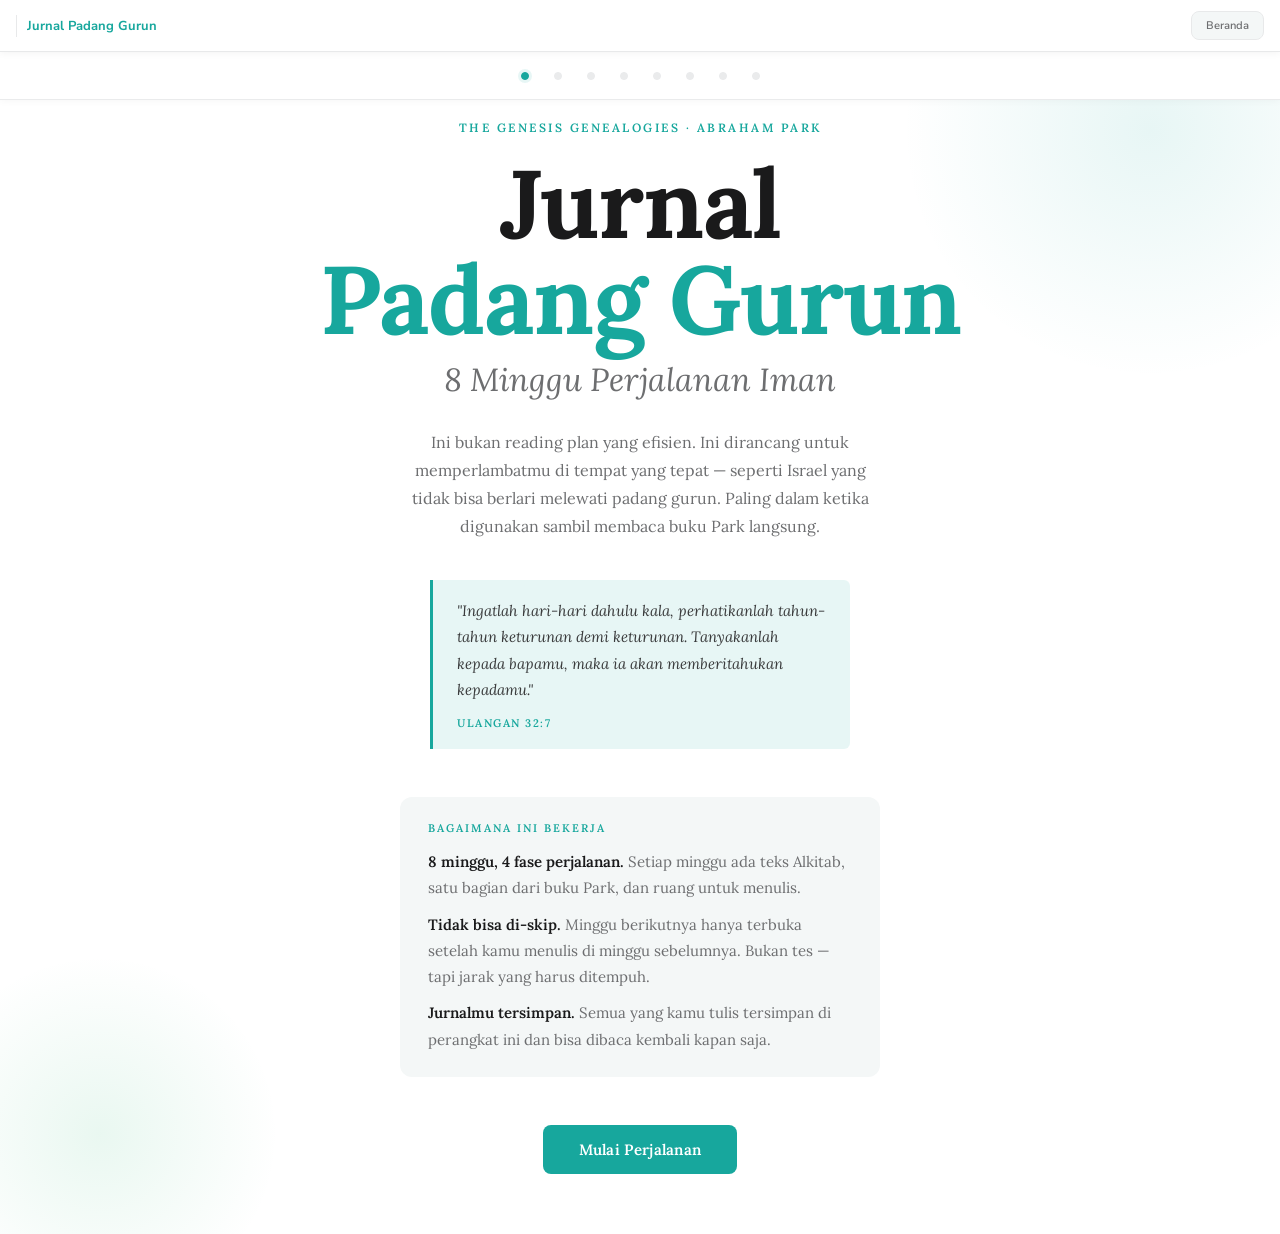
==== commit f4981454: "Add files via upload" ====
--- a/jurnal-padang-gurun.html
+++ b/jurnal-padang-gurun.html
@@ -4,9 +4,10 @@
 <meta charset="UTF-8">
 <meta name="viewport" content="width=device-width, initial-scale=1.0">
 <title>Jurnal Padang Gurun — The Genesis Genealogies</title>
+<link rel="preconnect" href="https://fonts.googleapis.com"><link rel="preconnect" href="https://fonts.gstatic.com" crossorigin><link href="https://fonts.googleapis.com/css2?family=Nunito+Sans:ital,opsz,wght@0,6..12,300;0,6..12,400;0,6..12,500;0,6..12,600;0,6..12,700;0,6..12,800;1,6..12,400&family=Lora:ital,wght@0,400;0,600;0,700;1,400&display=swap" rel="stylesheet">
 <style>
 /* ─── FONT: Lora (display) + Source Serif 4 (body) — karakteristik, jauh dari Inter ─── */
-@import url('https://fonts.googleapis.com/css2?family=Lora:ital,wght@0,400;0,600;0,700;1,400&family=Source+Serif+4:ital,wght@0,300;0,400;0,600;1,400&display=swap');
+
 
 :root {
   --teal: #17a79d;
@@ -19,7 +20,7 @@
   --grey: #6d6e70;
   --grey-light: #a0a1a3;
   --white: #ffffff;
-  --bg: #f4f5f6;
+  --bg: #f4f7f7;
   --bg2: #eaebec;
   --ink: #1a1a1b;
   --ink2: #3a3b3c;
@@ -30,7 +31,7 @@
 
 body {
   /* FIX: ganti Inter dengan Source Serif 4 — lebih sesuai karakter jurnal rohani */
-  font-family: 'Source Serif 4', Georgia, serif;
+  font-family: 'Lora', Georgia, serif;
   font-size: 16px;
   background: var(--bg);
   color: var(--ink);
@@ -46,30 +47,24 @@
   border-radius: 4px;
 }
 
-/* ─── NAV ─── */
+/* ─── INTERNAL NAV (week dots, below unified nav) ─── */
 .nav {
   position: fixed;
-  top: 0; left: 0; right: 0;
-  z-index: 100;
-  height: 56px;
+  top: 52px; left: 0; right: 0;
+  z-index: 99;
+  height: 48px;
   background: var(--white);
   border-bottom: 1px solid var(--bg2);
   display: flex;
   align-items: center;
-  justify-content: space-between;
+  justify-content: center;
   padding: 0 20px;
-  box-shadow: 0 1px 8px rgba(0,0,0,0.06);
+  box-shadow: 0 1px 8px rgba(0,0,0,0.04);
   gap: 12px;
 }
 
 .nav-brand {
-  font-family: 'Lora', serif;
-  font-size: 13px;
-  font-weight: 600;
-  letter-spacing: 0.3px;
-  color: var(--teal);
-  white-space: nowrap;
-  flex-shrink: 0;
+  display: none; /* handled by unified nav */
 }
 
 /* FIX: nav-weeks pakai flex-wrap agar tidak overflow di layar kecil */
@@ -113,27 +108,10 @@
 .nav-dot-wrap.locked { cursor: default; }
 .nav-dot-wrap.locked .nav-dot { background: var(--bg2); border-color: var(--bg2); }
 
-/* FIX: tombol Beranda — min touch target 44px, hapus inline style */
+/* FIX: tombol Beranda — hidden, handled by unified nav */
 .nav-btn-home {
-  font-family: 'Source Serif 4', serif;
-  font-size: 12px;
-  font-weight: 600;
-  color: var(--grey);
-  background: transparent;
-  border: 1px solid var(--bg2);
-  padding: 0 14px;
-  height: 36px;
-  min-width: 44px;
-  border-radius: 6px;
-  cursor: pointer;
-  white-space: nowrap;
-  flex-shrink: 0;
-  touch-action: manipulation;
-  transition: all 0.2s;
-  display: flex;
-  align-items: center;
-}
-.nav-btn-home:hover { border-color: var(--grey-light); color: var(--ink); }
+  display: none;
+}
 
 /* ─── VIEWS ─── */
 .view { display: none; }
@@ -146,7 +124,7 @@
   flex-direction: column;
   align-items: center;
   justify-content: center;
-  padding: 80px 24px 60px;
+  padding: 120px 24px 60px;
   text-align: center;
   background: var(--white);
   position: relative;
@@ -174,7 +152,7 @@
 }
 
 .hero-tag {
-  font-family: 'Source Serif 4', serif;
+  font-family: 'Lora', serif;
   font-size: 12px;
   font-weight: 600;
   letter-spacing: 2.5px;
@@ -238,7 +216,7 @@
 }
 
 .hero-verse cite {
-  font-family: 'Source Serif 4', serif;
+  font-family: 'Lora', serif;
   font-size: 11px;
   font-weight: 600;
   letter-spacing: 1.5px;
@@ -259,7 +237,7 @@
 }
 
 .how-card h3 {
-  font-family: 'Source Serif 4', serif;
+  font-family: 'Lora', serif;
   font-size: 11px;
   font-weight: 600;
   letter-spacing: 2px;
@@ -283,7 +261,7 @@
   display: inline-flex;
   align-items: center;
   justify-content: center;
-  font-family: 'Source Serif 4', serif;
+  font-family: 'Lora', serif;
   font-size: 15px;
   font-weight: 600;
   letter-spacing: 0.3px;
@@ -303,7 +281,7 @@
 
 /* ─── JOURNEY VIEW ─── */
 .journey-view {
-  padding-top: 56px;
+  padding-top: 100px;
   min-height: 100vh;
 }
 
@@ -337,7 +315,7 @@
 }
 
 .phase-eyebrow {
-  font-family: 'Source Serif 4', serif;
+  font-family: 'Lora', serif;
   font-size: 11px;
   font-weight: 600;
   letter-spacing: 2.5px;
@@ -385,7 +363,7 @@
 .week-tabs::-webkit-scrollbar { display: none; }
 
 .week-tab {
-  font-family: 'Source Serif 4', serif;
+  font-family: 'Lora', serif;
   font-size: 13px;
   font-weight: 500;
   color: var(--grey);
@@ -443,7 +421,7 @@
 }
 
 .week-number {
-  font-family: 'Source Serif 4', serif;
+  font-family: 'Lora', serif;
   font-size: 11px;
   font-weight: 600;
   letter-spacing: 2px;
@@ -479,7 +457,7 @@
 }
 
 .section-label {
-  font-family: 'Source Serif 4', serif;
+  font-family: 'Lora', serif;
   font-size: 10px;
   font-weight: 600;
   letter-spacing: 2px;
@@ -518,7 +496,7 @@
 }
 
 .scripture cite {
-  font-family: 'Source Serif 4', serif;
+  font-family: 'Lora', serif;
   font-size: 11px;
   font-weight: 600;
   letter-spacing: 1.5px;
@@ -537,7 +515,7 @@
 }
 
 .question-label {
-  font-family: 'Source Serif 4', serif;
+  font-family: 'Lora', serif;
   font-size: 10px;
   font-weight: 600;
   letter-spacing: 2px;
@@ -577,7 +555,7 @@
 }
 
 .journal-label {
-  font-family: 'Source Serif 4', serif;
+  font-family: 'Lora', serif;
   font-size: 10px;
   font-weight: 600;
   letter-spacing: 2px;
@@ -597,7 +575,7 @@
   width: 100%;
   min-height: 180px;
   padding: 16px 20px;
-  font-family: 'Source Serif 4', serif;
+  font-family: 'Lora', serif;
   font-size: 16px;
   line-height: 1.75;
   color: var(--ink);
@@ -681,7 +659,7 @@
   display: inline-flex;
   align-items: center;
   justify-content: center;
-  font-family: 'Source Serif 4', serif;
+  font-family: 'Lora', serif;
   font-size: 15px;
   font-weight: 600;
   color: var(--white);
@@ -725,7 +703,7 @@
 /* CLOSING */
 /* FIX: closing-view padding dengan logical properties agar tidak tumpang tindih */
 .closing-view {
-  padding: 80px 24px 48px; /* top sudah include nav 56px + extra */
+  padding: 120px 24px 48px; /* top: unified nav 52px + week dots 48px + extra */
   min-height: 100svh;
   display: flex;
   align-items: center;
@@ -788,7 +766,7 @@
 }
 
 .closing-verse cite {
-  font-family: 'Source Serif 4', serif;
+  font-family: 'Lora', serif;
   font-size: 11px;
   font-weight: 600;
   letter-spacing: 1.5px;
@@ -824,7 +802,7 @@
   display: inline-flex;
   align-items: center;
   justify-content: center;
-  font-family: 'Source Serif 4', serif;
+  font-family: 'Lora', serif;
   font-size: 14px;
   font-weight: 700;
   color: #ffffff;
@@ -849,7 +827,7 @@
   text-align: center;
 }
 .next-book-label {
-  font-family: 'Source Serif 4', serif;
+  font-family: 'Lora', serif;
   font-size: 10px;
   font-weight: 700;
   letter-spacing: 2.5px;
@@ -874,7 +852,7 @@
   display: inline-flex;
   align-items: center;
   justify-content: center;
-  font-family: 'Source Serif 4', serif;
+  font-family: 'Lora', serif;
   font-size: 13px;
   font-weight: 700;
   padding: 0 22px;
@@ -909,7 +887,7 @@
   display: inline-flex;
   align-items: center;
   justify-content: center;
-  font-family: 'Source Serif 4', serif;
+  font-family: 'Lora', serif;
   font-size: 13px;
   font-weight: 600;
   color: var(--teal);
@@ -963,6 +941,14 @@
 </style>
 </head>
 <body>
+<!-- UNIFIED NAV -->
+<nav style="position:fixed;top:0;left:0;right:0;z-index:1000;height:52px;background:#fff;border-bottom:1px solid #e8e9ea;display:flex;align-items:center;padding:0 16px;box-shadow:0 1px 8px rgba(0,0,0,.05);gap:10px;font-family:'Nunito Sans',-apple-system,sans-serif">
+  <img src="Logo_Sejarah_Penebusan-03.png" alt="SP" style="height:26px;width:auto;flex-shrink:0" onerror="this.style.display='none'">
+  <div style="width:1px;height:22px;background:#e8e9ea;flex-shrink:0"></div>
+  <span style="font-size:13px;font-weight:700;color:#17a79d;white-space:nowrap;overflow:hidden;text-overflow:ellipsis;flex:1">Jurnal Padang Gurun</span>
+  <a href="index.html" style="font-size:11px;font-weight:600;color:#6d6e70;background:#f4f7f7;border:1px solid #e8e9ea;padding:6px 14px;border-radius:8px;text-decoration:none;white-space:nowrap;transition:all .2s">Beranda</a>
+</nav>
+
 
 <!-- NAV -->
 <nav class="nav">
